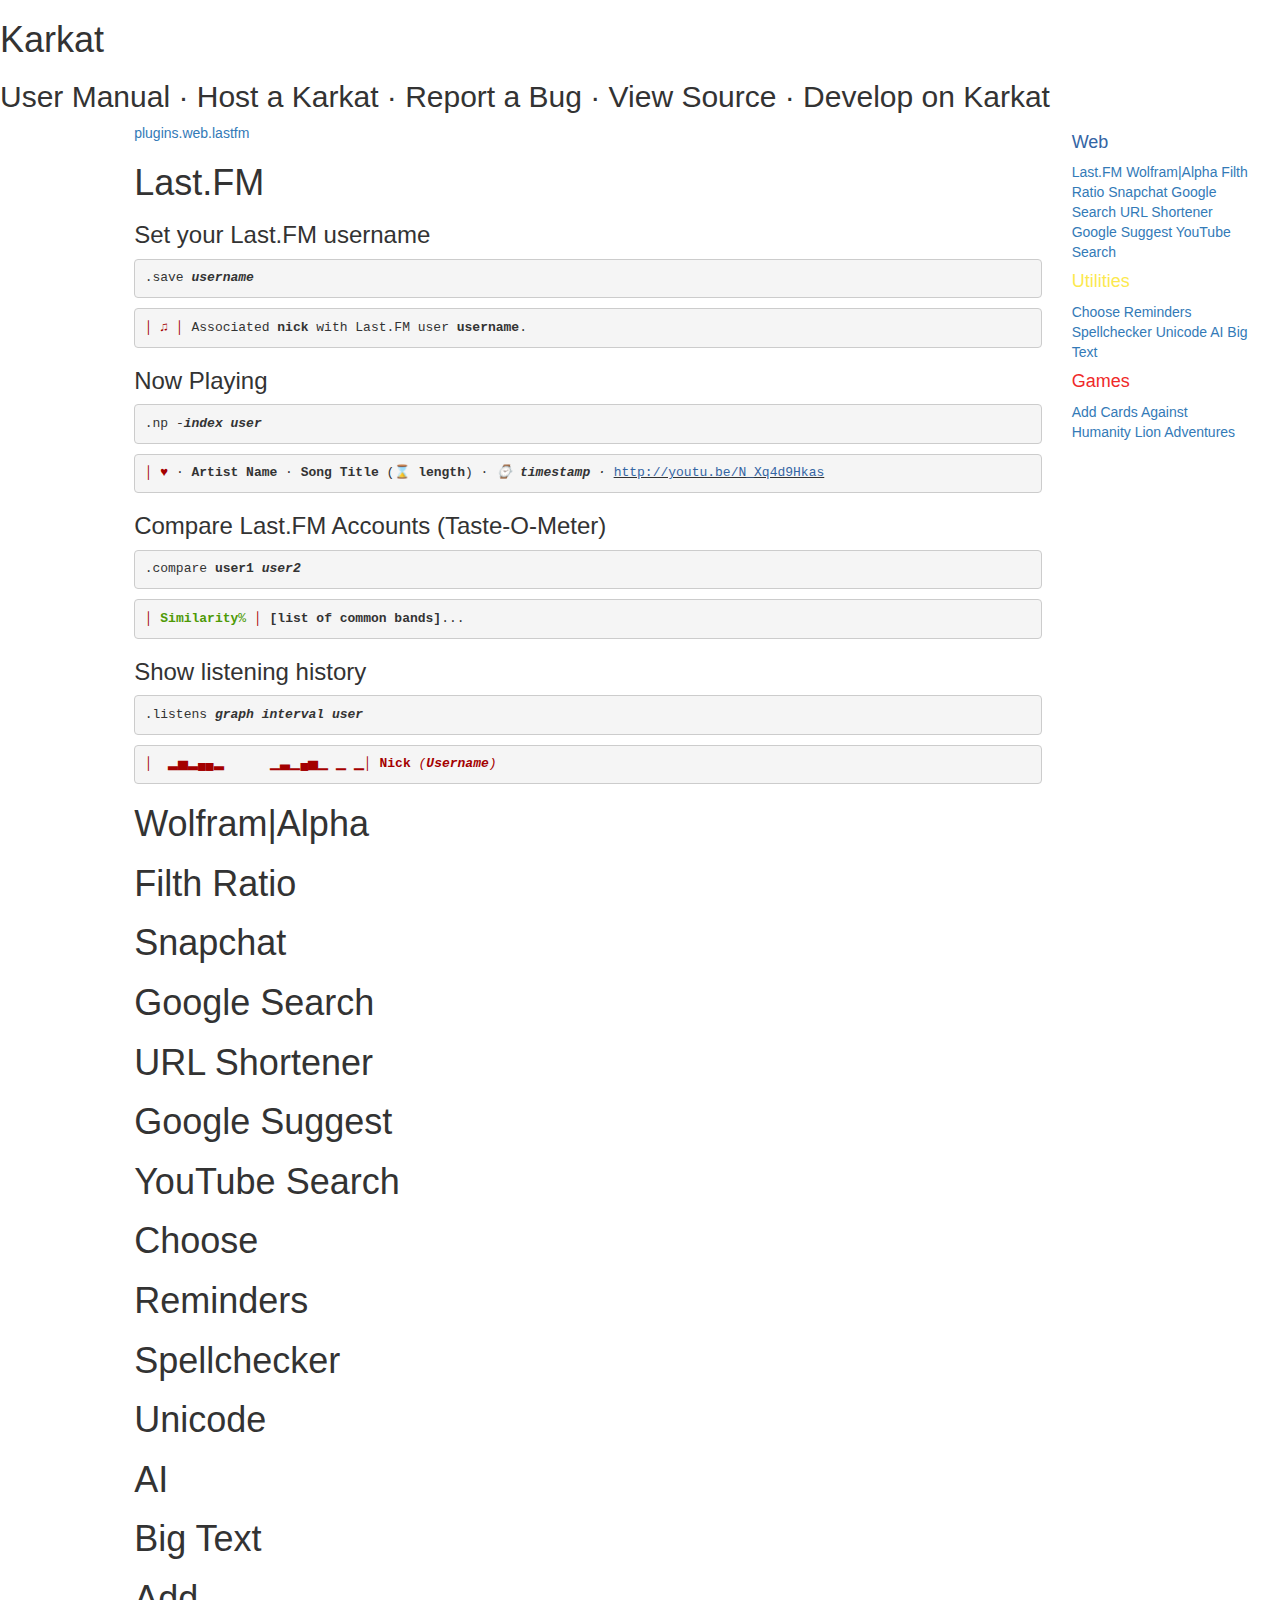
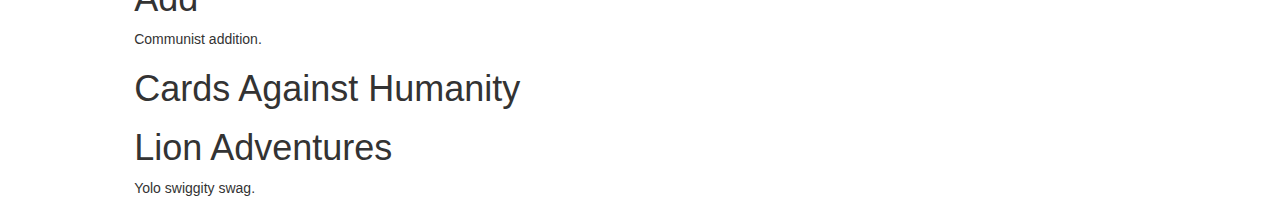
==== docs.html @ 59cc35af "Changed graphs to images" ====
<!doctype html>
<html>
    <head>
        <meta name="viewport" content="width=device-width, initial-scale=1">
        <title>Karkat User Manual</title>
        <link href='http://fonts.googleapis.com/css?family=Open+Sans' rel='stylesheet' type='text/css'>
        <link rel="stylesheet" href="//netdna.bootstrapcdn.com/bootstrap/3.1.0/css/bootstrap.min.css">
        <script src="https://code.jquery.com/jquery.js"></script>
        <script src="//netdna.bootstrapcdn.com/bootstrap/3.1.0/js/bootstrap.min.js"></script>
        <link rel="stylesheet" href="colors.css">
        <link rel="stylesheet" href="style.css">
          <script type='text/javascript'>
             $(document).ready(function () {
                $("b").tooltip({ container: 'body'});
                $("pre.command").on("click", function(e) {
    e.preventDefault();
    var $this = $(this);
    var $collapse = $this.closest('.collapse-group').find('.collapse');
    $collapse.collapse('toggle');
                    });
                        });
          </script>

    </head>
    <body>
        <div id="header">
            <h1> Karkat </h1>
            <h2>User Manual &#183; Host a Karkat &#183; Report a Bug &#183; View Source &#183; Develop on Karkat</h2>
        </div>
        <div id="content" class="container-fluid">
            <div class="hidden-sm hidden-xs col-md-1 col-lg-1">
            </div>
            <div id="docs" class="col-xs-12 col-sm-12 col-md-9 col-lg-9">
                <div class="group web">
                    <div id="lastfm" class="feature lastfm">
                        <a class="source" href="https://github.com/tetrapus/Karkat/blob/master/plugins/web/lastfm.py">plugins.web.lastfm</a>
                        <h1> Last.FM </h1>
                        <h3 id="lastfm-save">Set your Last.FM username</h3>
                        <pre class="command" data-toggle="collapse" data-target="#more-lastfm-save">.save <b data-toggle="tooltip" data-placement="top" title="Your Last.FM username"><em>username</em></b></pre>
                        <pre id="more-lastfm-save" class="explanation collapse">
This command associates your nickname with a Last.FM account. 
The stored nickname will be used when anybody requests Last.FM information about you.

If <b>username</b> is not specified, your current nick is used.

Synonyms &#9474; .setlfm <b data-toggle="tooltip" data-placement="top" title="Your Last.FM username"><em>username</em></b>
         &#9474; .savelfm <b data-toggle="tooltip" data-placement="top" title="Your Last.FM username"><em>username</em></b>

Full Syntax:
<img src="svg/lastfm-save.svg"></img>
</pre>
                        <pre class="response"><span style="color:#a40000;">&#9474; &#9835; &#9474;</span> Associated <b data-toggle="tooltip" data-placement="top" title="Your IRC nickname">nick</b> with Last.FM user <b data-toggle="tooltip" data-placement="top" title="Your Last.FM username">username</b>.</pre>


                        <h3 id="lastfm-np">Now Playing</h3>
                        <pre class="command" data-toggle="collapse" data-target="#more-lastfm-np">.np <em>-<b data-toggle="tooltip" data-placement="top" title="Index into scrobbling history">index</b></em> <b data-toggle="tooltip" data-placement="top" title="Nick or Last.FM username"><em>user</em></b>
</pre>
                        <pre id="more-lastfm-np" class="explanation collapse">
Print information about the currently playing song, or the last played song if none are currently playing.

If <b>user</b> is not specified, your current nick is used.
If <b>index</b> is specified, return the <b>index</b>th last played song in your history.

Full Response:
<pre>
<span style="color:#a40000;">&#9474; &#9835; &#9474;</span> <b>Artist Name</b> &#183; <b>Album Name</b> &#183; <b>Song Title</b>
<span style="color:#a40000;">&#9474; &#9835; &#9474;</span> &#8634; <b>listens</b> <em>&#8986; <b>timestamp</b></em> &#8987; <b>length</b> <a href="http://youtu.be/6zWlf6TLq5E" style="color:#3465a4;">&#8599; <u>http://youtu.be/6zWlf6TLq5E</u></a>
</pre>
Full Syntax:
<img src="svg/lastfm-np.svg"></img>
                        </pre>
                        <pre class="response"><span style="color:#a40000;">&#9474; <em>&#9829;</em></span> &#183; <b>Artist Name</b> &#183; <b>Song Title</b> (&#8987; <b>length</b>) &#183; <em>&#8986; <b>timestamp</b> &#183;</em> <u><a href="http://youtu.be/N_Xq4d9Hkas" style="color:#3465a4;">http://youtu.be/N_Xq4d9Hkas</a></u></pre>


                      <h3 id="lastfm-compare">Compare Last.FM Accounts (Taste-O-Meter)</h3>
                      <pre class="command" data-toggle="collapse" data-target="#more-lastfm-compare">.compare <b data-toggle="tooltip" data-placement="top" title="Nick or Last.FM username">user1</b> <b data-toggle="tooltip" data-placement="top" title="Second nick or Last.FM username"><em>user2</em></b></pre>
                        <pre id="more-lastfm-compare" class="explanation collapse">
Compare two Last.FM profiles.

If <b>user2</b> is not specified, your current nick or associated username is used.

Full Response:
<pre>
<span style="color:#a40000;">&#9474; &#9835; &#9474;</span> <b>Nick1</b><em> (<b>Username1</b>)</em> and <b>Nick2</b><em> (<b>Username2</b>)</em> are <span style="color:#4e9a06;"><b>percentage</b>% compatible</span>
<span style="color:#a40000;">&#9474; &#9835; &#9474;</span> <b>[list of common bands]</b> in common.
</pre>
Full Syntax:
<img src="svg/lastfm-compare.svg"></img>
                        </pre>
                        <pre class="response"><span style="color:#a40000;">&#9474;</span> <span style="color:#4e9a06;"><b>Similarity</b>%</span> <span style="color:#a40000;">&#9474;</span> <b>[list of common bands]</b>...</pre>


                      <h3 id="lastfm-listens">Show listening history</h3>
                        <pre class="command" data-toggle="collapse" data-target="#more-lastfm-listens">
.listens <em><b data-toggle="tooltip" data-placement="top" title="A code specifying a graph type">graph</b></em> <em><b data-toggle="tooltip" data-placement="top" title="Maximum time period to be spanned by the graph">interval</b></em> <b data-toggle="tooltip" data-placement="top" title="Nick or Last.FM username"><em>user</em></b>
</pre>
                        <pre id="more-lastfm-listens" class="explanation collapse">
Generate a graph of <b>user</b>'s recent listening history.

<b>interval</b> is a time string in days, hours, minutes and seconds
                written as <em><b>&lt;days&gt;</b></em>d<em><b>&lt;hours&gt;</b></em>h<em><b>&lt;minutes&gt;</b></em>m<em><b>&lt;seconds&gt;</b></em>s.
                Any of the above time components may be omitted.

<b>graph</b> is a two-character code specifying the type and height of the graph.
The first character may be one of the following codes:

<table class="table-bordered">
    <tr>
        <th> Prefix </th>
        <th> Graph </th>
    <tr>
        <td>-</td>
        <td>Uses the default style*</td>
    </tr>
    <tr>
        <td>.</td>
        <td><img src="listens-dot.png" /></td>
    </tr>
    <tr>
        <td>:</td>
        <td><img src="listens-colon.png" /></td>
    </tr>
    <tr>
        <td>#</td>
        <td><img src="listens-hash.png" /></td>
    </tr>
    <tr>
        <td>+</td>
        <td><img src="listens-plus.png" /></td>
    </tr>
    <tr>
        <td>|</td>
        <td><img src="listens-pipe.png" /></td>
    </tr>
    <tr>
        <td>!</td>
        <td><img src="listens-bang.png" /></td>
    </tr>
</table>
* The default graph is # for listens; for other prefixes, 
the graph shown in the Full Response section is default.

The second character is a digit from 1 to 5. 

If <b>user</b> is not specified, your current nick or associated username is used.
If <b>interval</b> is not specified, a maximum of 200 songs are considered.
If <b>graph</b> is not specified and the trigger is ., #1 is presumed, otherwise -5.

Full Response:
<pre>
26 &#9516;&#9472;&#9472;&#9472;&#9472;&#9472;&#9472;&#9472;&#9472;&#9472;&#9472;&#9472;&#9472;&#9472;&#9472;&#9472;&#9472;&#9472;&#9472;&#9472;&#9472;&#9472;&#9472;&#9472;&#9472;&#9472;&#9474;&#9472;&#9472;&#9472;&#9472;&#9472;&#9472;&#9472;&#9472;&#9472;&#9570;<span style="color:#a40000;">&#9474; <b>Nick</b> <em>(<b>Username</b>)</em></span>
   &#9474;&#9472;&#9472;&#9472;&#9472;&#9472;&#9472;&#9472;&#9472;&#9472;&#9472;&#9472;&#9472;&#9472;&#9472;&#9472;&#9472;&#9472;&#9472;&#9472;&#9472;&#9472;&#9472;&#9472;&#9472;&#9472;&#9474;&#9472;&#9472;&#9472;&#9472;&#9472;&#9472;&#9472;&#9472;&#9472;&#9570;<span style="color:#a40000;">&#9474;</span>  <b data-toggle="tooltip" data-placement="top" title="Number of songs represented">&lt;# songs&gt;</b>
 songs/<b data-toggle="tooltip" data-placement="top" title="Time period spanned by the graph">&lt;interval&gt;</b>
 hours
13 &#9474;&#9516;&#9516;&#9472;&#9472;&#9472;&#9472;&#9472;&#9472;&#9472;&#9472;&#9472;&#9472;&#9472;&#9472;&#9472;&#9472;&#9472;&#9474;&#9516;&#9472;&#9516;&#9516;&#9516;&#9472;&#9472;&#9474;&#9472;&#9472;&#9472;&#9472;&#9472;&#9472;&#9472;&#9472;&#9472;&#9570;<span style="color:#a40000;">&#9474;</span>  <b data-toggle="tooltip" data-placement="top" title="Time period represented by a single column">&lt;minutes&gt;</b>m/bar
   &#9474;&#9474;&#9474;&#9474;&#9516;&#9472;&#9472;&#9472;&#9472;&#9472;&#9472;&#9472;&#9472;&#9472;&#9472;&#9472;&#9472;&#9516;&#9474;&#9474;&#9472;&#9474;&#9474;&#9474;&#9474;&#9516;&#9474;&#9516;&#9472;&#9472;&#9472;&#9472;&#9472;&#9472;&#9472;&#9516;&#9570;<span style="color:#a40000;">&#9474;</span>  <b data-toggle="tooltip" data-placement="top" title="Average number of songs played each day within the graphed period">&lt;# songs&gt;</b> songs per day
 0 &#9560;&#9575;&#9575;&#9575;&#9575;&#9552;&#9552;&#9552;&#9552;&#9552;&#9575;&#9552;&#9552;&#9552;&#9552;&#9552;&#9552;&#9575;&#9575;&#9575;&#9575;&#9575;&#9575;&#9575;&#9575;&#9575;&#9575;&#9575;&#9552;&#9552;&#9552;&#9552;&#9552;&#9552;&#9552;&#9575;&#9565;<span style="color:#a40000;">&#9474;</span>  <b data-toggle="tooltip" data-placement="top" title="Average contiguous period of music playback">&lt;minutes&gt;</b>m average play time
</pre>
Full Syntax:
<img src="svg/lastfm-listens.svg"></img>
                        </pre>
                        <pre class="response"><span style="color:#a40000;">&#9474;  &#9602;&#9605;&#9602;&#9604;&#9604;&#9602;      &#9601;&#9603;&#9601;&#9604;&#9605;&#9601; &#9601; &#9601;&#9474; <b>Nick</b> <em>(<b>Username</b>)</em></span></pre>
                    </div>
                    <div id="wolfram" class="feature wolfram">
                        <h1> Wolfram|Alpha </h1>
                    </div>
                    <div id="filth" class="feature filth">
                        <h1> Filth Ratio </h1>
                    </div>
                    <div id="snapchat" class="feature snapchat">
                        <h1> Snapchat </h1>
                    </div>
                    <div id="google" class="feature google">
                        <h1> Google Search </h1>
                    </div>
                    <div id="shorten" class="feature shorten">
                        <h1> URL Shortener </h1>
                    </div>
                    <div id="suggest" class="feature suggest">
                        <h1> Google Suggest </h1>
                    </div>
                    <div id="youtube" class="feature youtube">
                        <h1> YouTube Search </h1>
                    </div>
                </div>
                <div class="group utilities">
                    <div id="choose" class="feature choose">
                        <h1> Choose </h1>
                    </div>
                    <div id="reminders" class="feature reminders">
                        <h1> Reminders </h1>
                    </div>
                    <div id="spellchecker" class="feature spellchecker">
                        <h1> Spellchecker </h1>
                    </div>
                    <div id="unicode" class="feature unicode">
                        <h1> Unicode </h1>
                    </div>
                    <div id="ai" class="feature ai">
                        <h1> AI </h1>
                    </div>
                    <div id="bigtext" class="feature bigtext">
                        <h1> Big Text </h1>
                    </div>
                </div>
                <div class="group games">
                    <div class="feature addgame" id="addgame">
                        <h1> Add </h1>
                        Communist addition.
                    </div>
                    <div class="feature cardsagainsthumanity" id="cardsagainsthumanity">
                        <h1> Cards Against Humanity </h1>
                    </div>
                    <div class="feature lionadventures" id="lionadventures">
                        <h1> Lion Adventures </h1>
                        Yolo swiggity swag.
                    </div>
                </div>
            </div>
            <div id="navigation" class="hidden-sm hidden-xs col-md-2 col-lg-2">
                <div class="group web">
                    <h4>Web</h4>
                    <a href="#lastfm" class="lastfm">Last.FM</a>
                    <a href="#wolfram" class="wolfram">Wolfram|Alpha</a>
                    <a href="#filth" class="filth">Filth Ratio</a>
                    <a href="#snapchat" class="snapchat">Snapchat</a>
                    <a href="#google" class="google">Google Search</a>
                    <a href="#shorten" class="shorten">URL Shortener</a>
                    <a href="#suggest" class="suggest">Google Suggest</a>
                    <a href="#youtube" class="youtube">YouTube Search</a>             
                </div>
                <div class="group utilities">
                    <h4>Utilities</h4>
                    <a href="#choose" class="choose">Choose</a>
                    <a href="#reminders" class="reminders">Reminders</a>
                    <a href="#spellchecker" class="spellchecker">Spellchecker</a>
                    <a href="#unicode" class="unicode">Unicode</a>
                    <a href="#ai" class="ai">AI</a>         
                    <a href="#bigtext" class="bigtext">Big Text</a>
                </div>
                <div class="group games">
                    <h4>Games</h4>
                    <a href="#addgame" class="addgame">Add</a>
                    <a href="#cardsagainsthumanity" class="cardsagainsthumanity">Cards Against Humanity</a>
                    <a href="#lionadventures" class="lionadventures">Lion Adventures</a>
                </div><!--
                <div class="group admin">
                    <h4>Admin</h4>
                    <a href="#addgame" class="addgame">Add</a>
                    <a href="#cardsagainsthumanity" class="cardsagainsthumanity">Cards Against Humanity</a>
                    <a href="#lionadventures" class="lionadventures">Lion Adventures</a>
                </div>
                <div class="group lgbteens">
                    <h4>LGBTeens</h4>
                    <a href="#addgame" class="addgame">Add</a>
                    <a href="#cardsagainsthumanity" class="cardsagainsthumanity">Cards Against Humanity</a>
                    <a href="#lionadventures" class="lionadventures">Lion Adventures</a>
                </div>-->
            </div>
            </div>
        </div>
    </body>
</html>
---- colors.css ----
.wolfram {
    border-left-color: #ef2929;
}
.filth {
    border-left-color: #8f5902;
}
.google {
    border-left-color: #73d216;
}
.lastfm {
    border-left-color: #a40000;
}
.shorten {
    border-left-color: #3465a4;
}
.snapchat {
    border-left-color: #edd400;
}
.suggest {
    border-left-color: #75507b;
}
.youtube {
    border-left-color: #888a85;
}

.ai {
    border-left-color: #555753;
}
.bigtext {
    border-left-color: #d3d7cf;
}
.choose {
    border-left-color: #8ae234;
}
.spellchecker {
    border-left-color: #204a87;
}
.reminders {
    border-left-color: #4e9a06;
}
.unicode {
    border-left-color: #5c3566;
}

.addgame {
    border-left-color: #73d216;
}
.lionadventures {
    border-left-color: #fcaf3e;
}

.cardsagainsthumanity {
    border-left-color: #75507b;
}

.games {
    border-right-color: #ef2929;
}
.games h4 {
    color: #ef2929;
}

.web {
    border-right-color: #3465a4;
}

.web h4 {
    color: #3465a4;
}

.utilities {
    border-right-color: #fce94f;
}

.utilities h4 {
    color: #fce94f;
}

.lgbteens {
    border-right-style: dashed;
    border-right-color: #73d216;
}

.lgbteens h4 {
    color: #73d216;
}

.admin {
    border-right-style: dashed;
    border-right-color: #5c3566;
}

.admin h4 {
    color: #5c3566;
}
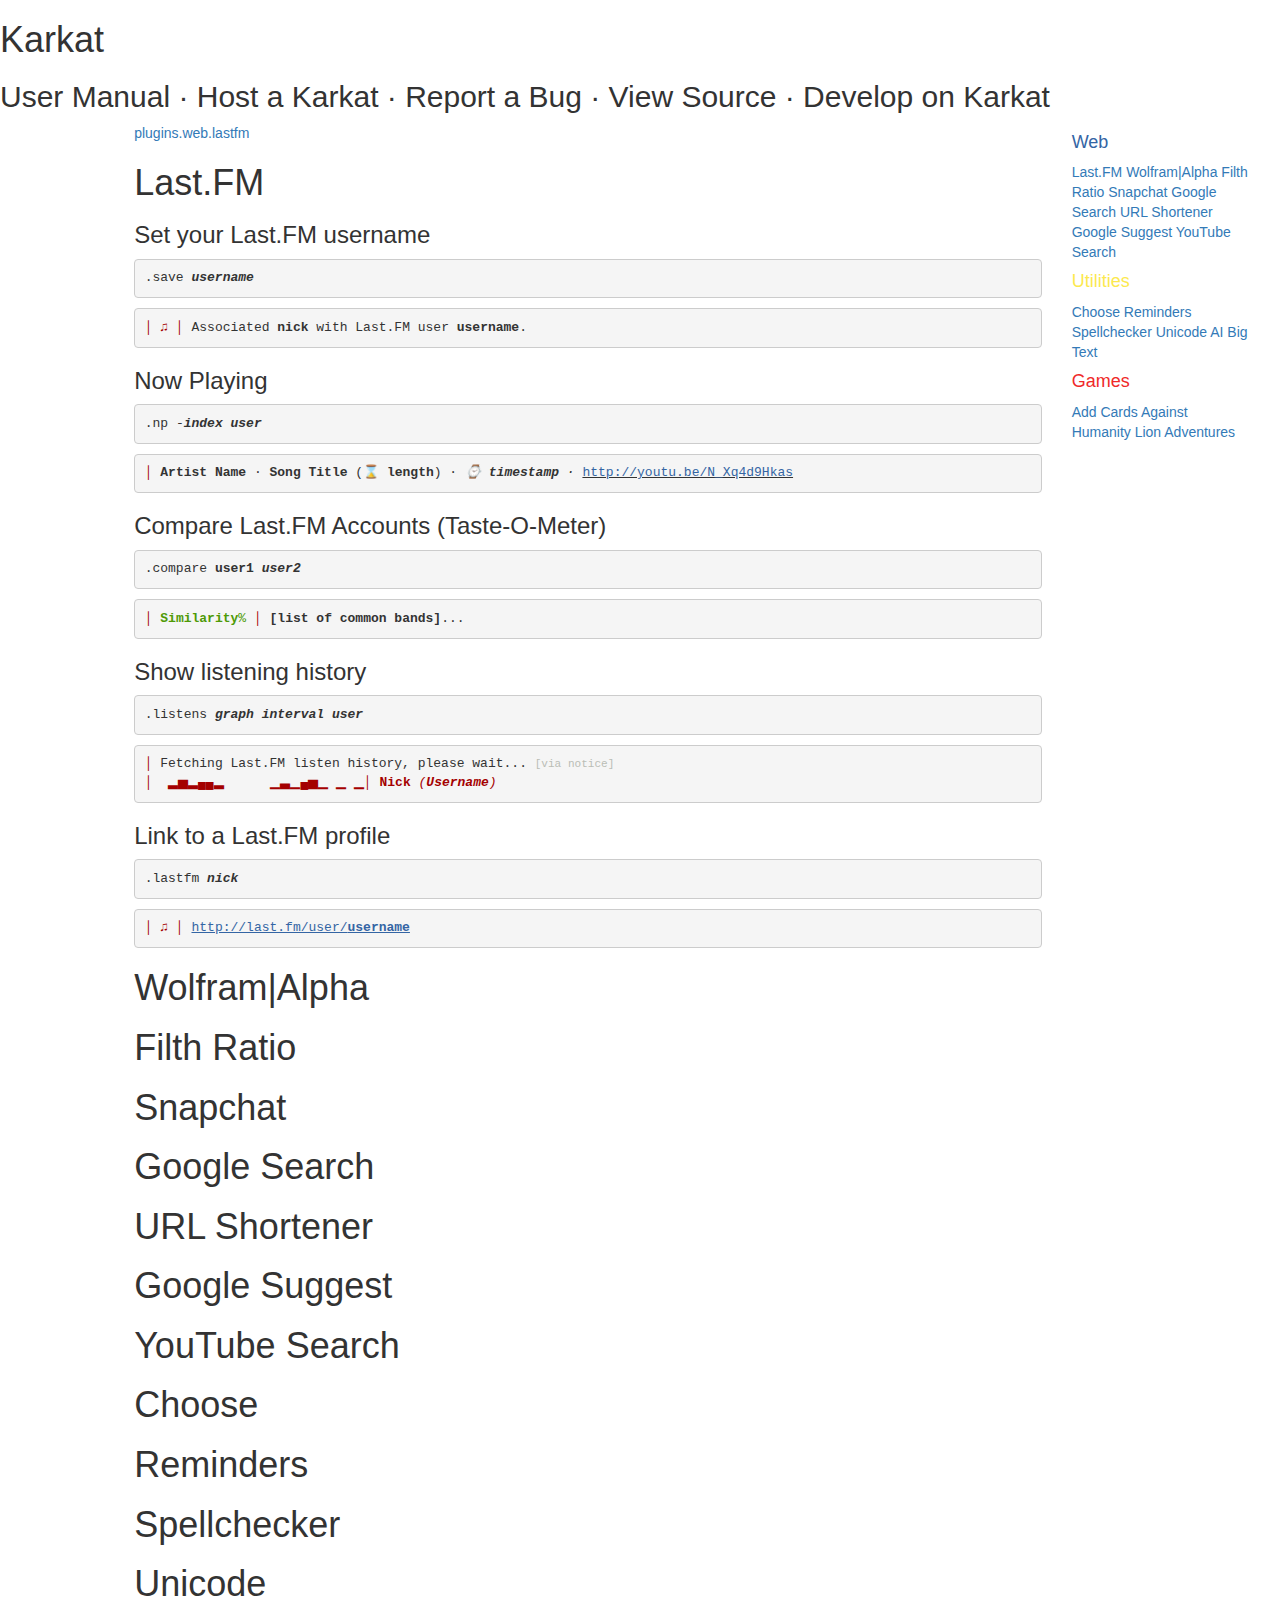
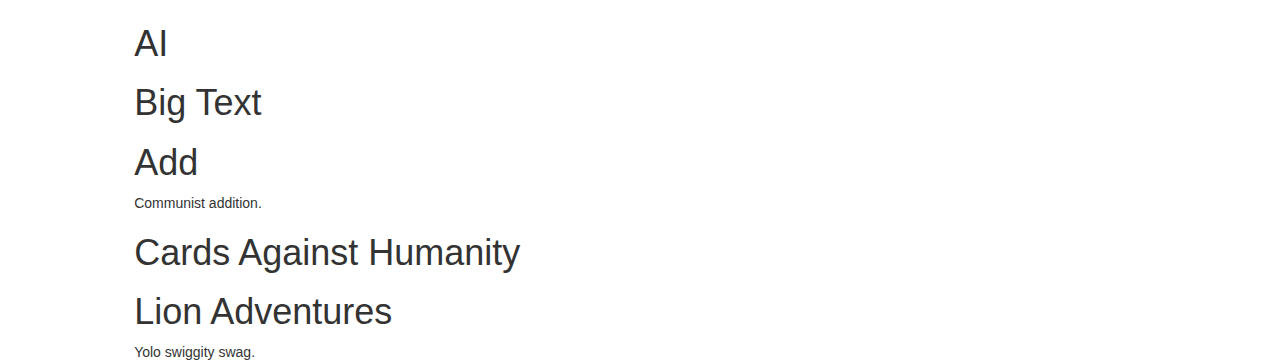
==== commit 5a937b98: "Changed graphs to images" ====
--- a/docs.html
+++ b/docs.html
@@ -69,7 +69,7 @@
 Full Syntax:
 <img src="svg/lastfm-np.svg"></img>
                         </pre>
-                        <pre class="response"><span style="color:#a40000;">&#9474; <em>&#9829;</em></span> &#183; <b>Artist Name</b> &#183; <b>Song Title</b> (&#8987; <b>length</b>) &#183; <em>&#8986; <b>timestamp</b> &#183;</em> <u><a href="http://youtu.be/N_Xq4d9Hkas" style="color:#3465a4;">http://youtu.be/N_Xq4d9Hkas</a></u></pre>
+                        <pre class="response"><span style="color:#a40000;">&#9474;</span> <b>Artist Name</b> &#183; <b>Song Title</b> (&#8987; <b>length</b>) &#183; <em>&#8986; <b>timestamp</b> &#183;</em> <u><a href="http://youtu.be/N_Xq4d9Hkas" style="color:#3465a4;">http://youtu.be/N_Xq4d9Hkas</a></u></pre>
 
 
                       <h3 id="lastfm-compare">Compare Last.FM Accounts (Taste-O-Meter)</h3>
@@ -146,12 +146,17 @@
 If <b>interval</b> is not specified, a maximum of 200 songs are considered.
 If <b>graph</b> is not specified and the trigger is ., #1 is presumed, otherwise -5.
 
+Additionally, larger graphs provide the following information:
+    2nd line: Data represented in the graph
+    3rd line: Time period represented per column
+    4th line: Average listen rate shown in songs per day
+    5th line: Average contiguous playback time
+
 Full Response:
 <pre>
+<span style="color:#a40000;">&#9474;</span> Fetching Last.FM listen history, please wait... <small style="color:#babdb6;">[via notice]</small>
 26 &#9516;&#9472;&#9472;&#9472;&#9472;&#9472;&#9472;&#9472;&#9472;&#9472;&#9472;&#9472;&#9472;&#9472;&#9472;&#9472;&#9472;&#9472;&#9472;&#9472;&#9472;&#9472;&#9472;&#9472;&#9472;&#9472;&#9474;&#9472;&#9472;&#9472;&#9472;&#9472;&#9472;&#9472;&#9472;&#9472;&#9570;<span style="color:#a40000;">&#9474; <b>Nick</b> <em>(<b>Username</b>)</em></span>
-   &#9474;&#9472;&#9472;&#9472;&#9472;&#9472;&#9472;&#9472;&#9472;&#9472;&#9472;&#9472;&#9472;&#9472;&#9472;&#9472;&#9472;&#9472;&#9472;&#9472;&#9472;&#9472;&#9472;&#9472;&#9472;&#9472;&#9474;&#9472;&#9472;&#9472;&#9472;&#9472;&#9472;&#9472;&#9472;&#9472;&#9570;<span style="color:#a40000;">&#9474;</span>  <b data-toggle="tooltip" data-placement="top" title="Number of songs represented">&lt;# songs&gt;</b>
- songs/<b data-toggle="tooltip" data-placement="top" title="Time period spanned by the graph">&lt;interval&gt;</b>
- hours
+   &#9474;&#9472;&#9472;&#9472;&#9472;&#9472;&#9472;&#9472;&#9472;&#9472;&#9472;&#9472;&#9472;&#9472;&#9472;&#9472;&#9472;&#9472;&#9472;&#9472;&#9472;&#9472;&#9472;&#9472;&#9472;&#9472;&#9474;&#9472;&#9472;&#9472;&#9472;&#9472;&#9472;&#9472;&#9472;&#9472;&#9570;<span style="color:#a40000;">&#9474;</span>  <b data-toggle="tooltip" data-placement="top" title="Number of songs represented">&lt;# songs&gt;</b> songs/<b data-toggle="tooltip" data-placement="top" title="Time period spanned by the graph">&lt;interval&gt;</b> hours
 13 &#9474;&#9516;&#9516;&#9472;&#9472;&#9472;&#9472;&#9472;&#9472;&#9472;&#9472;&#9472;&#9472;&#9472;&#9472;&#9472;&#9472;&#9472;&#9474;&#9516;&#9472;&#9516;&#9516;&#9516;&#9472;&#9472;&#9474;&#9472;&#9472;&#9472;&#9472;&#9472;&#9472;&#9472;&#9472;&#9472;&#9570;<span style="color:#a40000;">&#9474;</span>  <b data-toggle="tooltip" data-placement="top" title="Time period represented by a single column">&lt;minutes&gt;</b>m/bar
    &#9474;&#9474;&#9474;&#9474;&#9516;&#9472;&#9472;&#9472;&#9472;&#9472;&#9472;&#9472;&#9472;&#9472;&#9472;&#9472;&#9472;&#9516;&#9474;&#9474;&#9472;&#9474;&#9474;&#9474;&#9474;&#9516;&#9474;&#9516;&#9472;&#9472;&#9472;&#9472;&#9472;&#9472;&#9472;&#9516;&#9570;<span style="color:#a40000;">&#9474;</span>  <b data-toggle="tooltip" data-placement="top" title="Average number of songs played each day within the graphed period">&lt;# songs&gt;</b> songs per day
  0 &#9560;&#9575;&#9575;&#9575;&#9575;&#9552;&#9552;&#9552;&#9552;&#9552;&#9575;&#9552;&#9552;&#9552;&#9552;&#9552;&#9552;&#9575;&#9575;&#9575;&#9575;&#9575;&#9575;&#9575;&#9575;&#9575;&#9575;&#9575;&#9552;&#9552;&#9552;&#9552;&#9552;&#9552;&#9552;&#9575;&#9565;<span style="color:#a40000;">&#9474;</span>  <b data-toggle="tooltip" data-placement="top" title="Average contiguous period of music playback">&lt;minutes&gt;</b>m average play time
@@ -159,7 +164,23 @@
 Full Syntax:
 <img src="svg/lastfm-listens.svg"></img>
                         </pre>
-                        <pre class="response"><span style="color:#a40000;">&#9474;  &#9602;&#9605;&#9602;&#9604;&#9604;&#9602;      &#9601;&#9603;&#9601;&#9604;&#9605;&#9601; &#9601; &#9601;&#9474; <b>Nick</b> <em>(<b>Username</b>)</em></span></pre>
+                        <pre class="response"><span style="color:#a40000;">&#9474;</span> Fetching Last.FM listen history, please wait... <small style="color:#babdb6;">[via notice]</small>
+<span style="color:#a40000;">&#9474;  &#9602;&#9605;&#9602;&#9604;&#9604;&#9602;      &#9601;&#9603;&#9601;&#9604;&#9605;&#9601; &#9601; &#9601;&#9474; <b>Nick</b> <em>(<b>Username</b>)</em></span></pre>
+
+
+                        <h3 id="lastfm-lastfm">Link to a Last.FM profile</h3>
+                        <pre class="command" data-toggle="collapse" data-target="#more-lastfm-lastfm">.lastfm <b data-toggle="tooltip" data-placement="top" title="IRC Nickname"><em>nick</em></b></pre>
+                        <pre id="more-lastfm-lastfm" class="explanation collapse">
+This command links to a nick's associated Last.FM profile.
+
+If <b>nick</b> is not provided, your own nick is used.
+
+
+
+Full Syntax:
+<img src="svg/lastfm-lastfm.svg"></img>
+</pre>
+                        <pre class="response"><span style="color:#a40000;">&#9474; &#9835; &#9474;</span> <u style="color:#3465a4;">http://last.fm/user/<b data-toggle="tooltip" data-placement="top" title="Last.FM Username">username</b></u></pre>
                     </div>
                     <div id="wolfram" class="feature wolfram">
                         <h1> Wolfram|Alpha </h1>
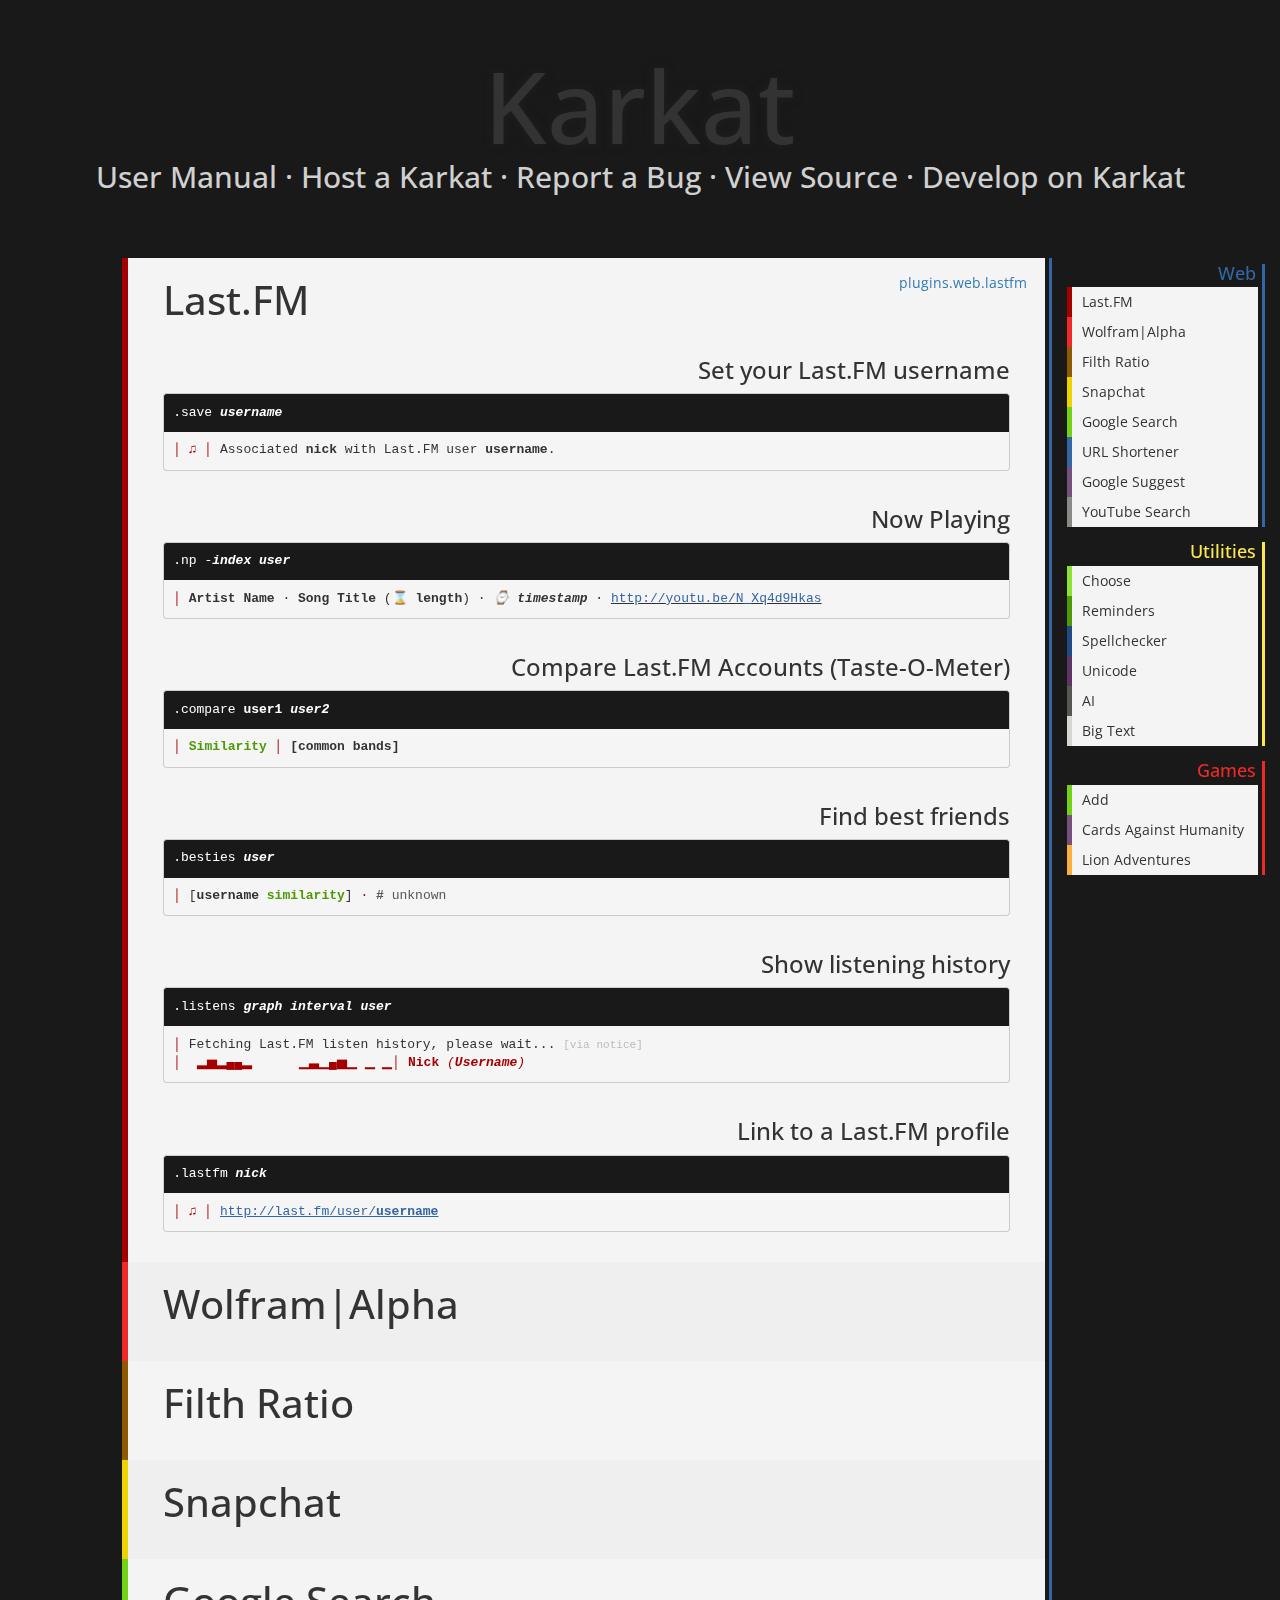
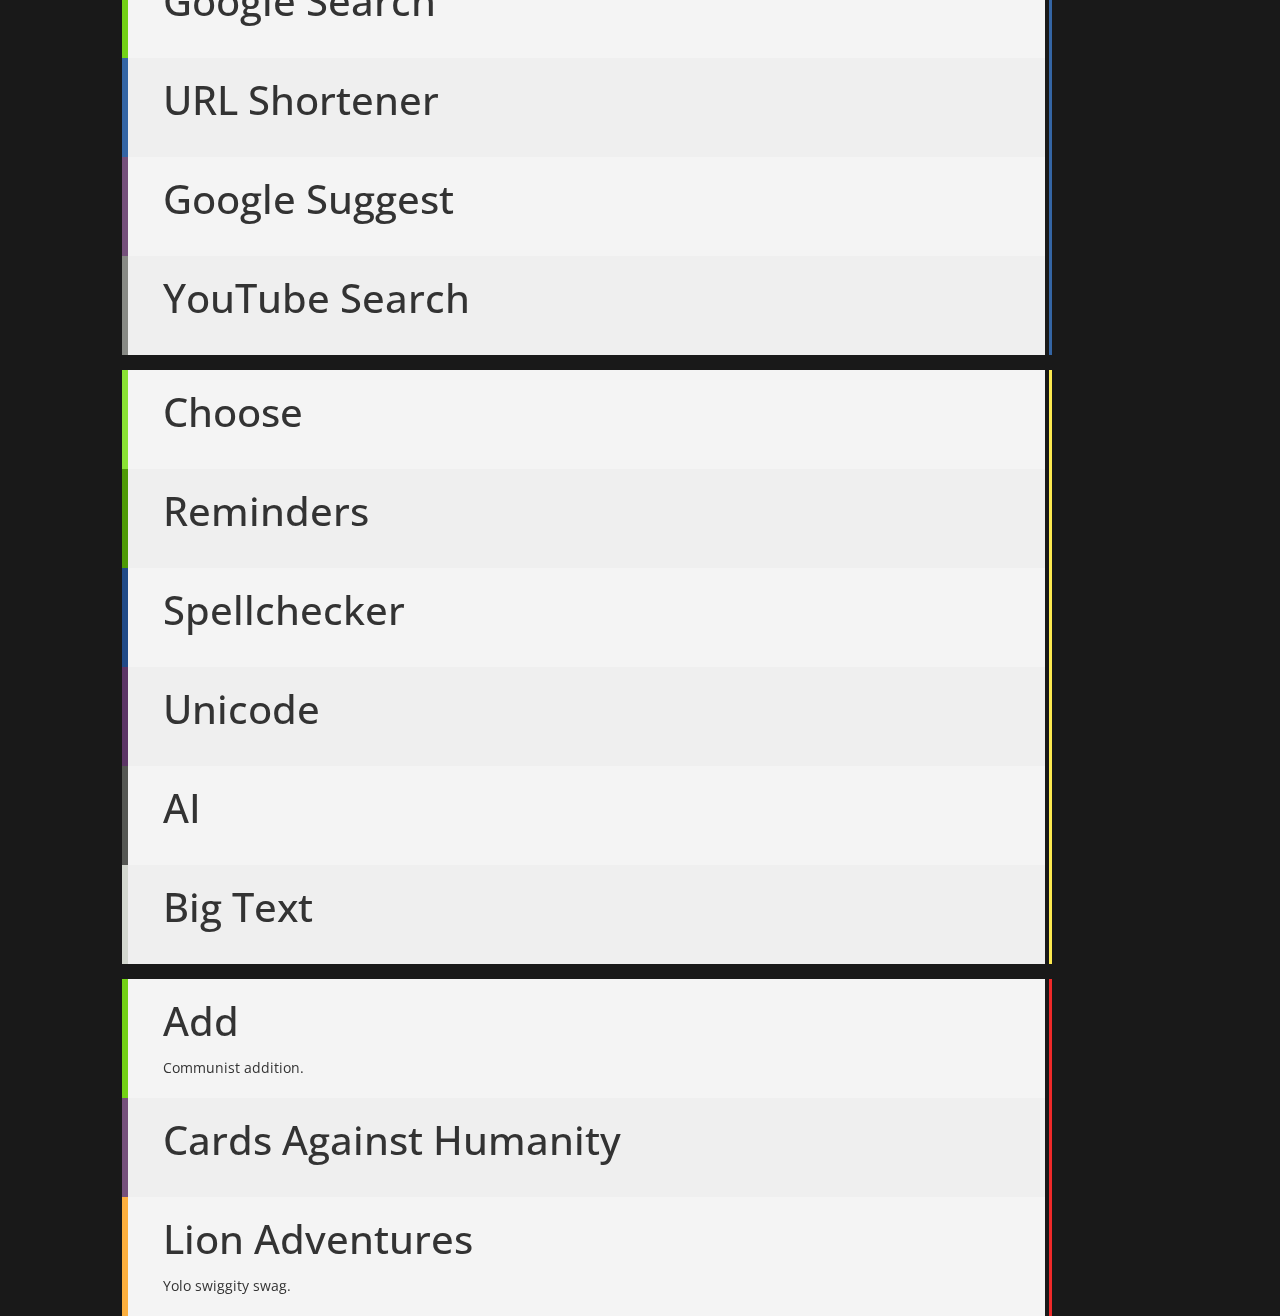
==== commit e7169472: "uhh" ====
--- a/docs.html
+++ b/docs.html
@@ -18,7 +18,13 @@
     var $collapse = $this.closest('.collapse-group').find('.collapse');
     $collapse.collapse('toggle');
                     });
-                        });
+                $(".group h1").on("click", function(e) {
+    e.preventDefault();
+    var $this = $(this);
+    var $collapse = $this.closest('.collapse-group').find('.collapse');
+    $collapse.collapse('toggle');
+                    });
+                });
           </script>
 
     </head>
@@ -28,217 +34,7 @@
             <h2>User Manual &#183; Host a Karkat &#183; Report a Bug &#183; View Source &#183; Develop on Karkat</h2>
         </div>
         <div id="content" class="container-fluid">
-            <div class="hidden-sm hidden-xs col-md-1 col-lg-1">
-            </div>
-            <div id="docs" class="col-xs-12 col-sm-12 col-md-9 col-lg-9">
-                <div class="group web">
-                    <div id="lastfm" class="feature lastfm">
-                        <a class="source" href="https://github.com/tetrapus/Karkat/blob/master/plugins/web/lastfm.py">plugins.web.lastfm</a>
-                        <h1> Last.FM </h1>
-                        <h3 id="lastfm-save">Set your Last.FM username</h3>
-                        <pre class="command" data-toggle="collapse" data-target="#more-lastfm-save">.save <b data-toggle="tooltip" data-placement="top" title="Your Last.FM username"><em>username</em></b></pre>
-                        <pre id="more-lastfm-save" class="explanation collapse">
-This command associates your nickname with a Last.FM account. 
-The stored nickname will be used when anybody requests Last.FM information about you.
-
-If <b>username</b> is not specified, your current nick is used.
-
-Synonyms &#9474; .setlfm <b data-toggle="tooltip" data-placement="top" title="Your Last.FM username"><em>username</em></b>
-         &#9474; .savelfm <b data-toggle="tooltip" data-placement="top" title="Your Last.FM username"><em>username</em></b>
-
-Full Syntax:
-<img src="svg/lastfm-save.svg"></img>
-</pre>
-                        <pre class="response"><span style="color:#a40000;">&#9474; &#9835; &#9474;</span> Associated <b data-toggle="tooltip" data-placement="top" title="Your IRC nickname">nick</b> with Last.FM user <b data-toggle="tooltip" data-placement="top" title="Your Last.FM username">username</b>.</pre>
-
-
-                        <h3 id="lastfm-np">Now Playing</h3>
-                        <pre class="command" data-toggle="collapse" data-target="#more-lastfm-np">.np <em>-<b data-toggle="tooltip" data-placement="top" title="Index into scrobbling history">index</b></em> <b data-toggle="tooltip" data-placement="top" title="Nick or Last.FM username"><em>user</em></b>
-</pre>
-                        <pre id="more-lastfm-np" class="explanation collapse">
-Print information about the currently playing song, or the last played song if none are currently playing.
-
-If <b>user</b> is not specified, your current nick is used.
-If <b>index</b> is specified, return the <b>index</b>th last played song in your history.
-
-Full Response:
-<pre>
-<span style="color:#a40000;">&#9474; &#9835; &#9474;</span> <b>Artist Name</b> &#183; <b>Album Name</b> &#183; <b>Song Title</b>
-<span style="color:#a40000;">&#9474; &#9835; &#9474;</span> &#8634; <b>listens</b> <em>&#8986; <b>timestamp</b></em> &#8987; <b>length</b> <a href="http://youtu.be/6zWlf6TLq5E" style="color:#3465a4;">&#8599; <u>http://youtu.be/6zWlf6TLq5E</u></a>
-</pre>
-Full Syntax:
-<img src="svg/lastfm-np.svg"></img>
-                        </pre>
-                        <pre class="response"><span style="color:#a40000;">&#9474;</span> <b>Artist Name</b> &#183; <b>Song Title</b> (&#8987; <b>length</b>) &#183; <em>&#8986; <b>timestamp</b> &#183;</em> <u><a href="http://youtu.be/N_Xq4d9Hkas" style="color:#3465a4;">http://youtu.be/N_Xq4d9Hkas</a></u></pre>
-
-
-                      <h3 id="lastfm-compare">Compare Last.FM Accounts (Taste-O-Meter)</h3>
-                      <pre class="command" data-toggle="collapse" data-target="#more-lastfm-compare">.compare <b data-toggle="tooltip" data-placement="top" title="Nick or Last.FM username">user1</b> <b data-toggle="tooltip" data-placement="top" title="Second nick or Last.FM username"><em>user2</em></b></pre>
-                        <pre id="more-lastfm-compare" class="explanation collapse">
-Compare two Last.FM profiles.
-
-If <b>user2</b> is not specified, your current nick or associated username is used.
-
-Full Response:
-<pre>
-<span style="color:#a40000;">&#9474; &#9835; &#9474;</span> <b>Nick1</b><em> (<b>Username1</b>)</em> and <b>Nick2</b><em> (<b>Username2</b>)</em> are <span style="color:#4e9a06;"><b>percentage</b>% compatible</span>
-<span style="color:#a40000;">&#9474; &#9835; &#9474;</span> <b>[list of common bands]</b> in common.
-</pre>
-Full Syntax:
-<img src="svg/lastfm-compare.svg"></img>
-                        </pre>
-                        <pre class="response"><span style="color:#a40000;">&#9474;</span> <span style="color:#4e9a06;"><b>Similarity</b>%</span> <span style="color:#a40000;">&#9474;</span> <b>[list of common bands]</b>...</pre>
-
-
-                      <h3 id="lastfm-listens">Show listening history</h3>
-                        <pre class="command" data-toggle="collapse" data-target="#more-lastfm-listens">
-.listens <em><b data-toggle="tooltip" data-placement="top" title="A code specifying a graph type">graph</b></em> <em><b data-toggle="tooltip" data-placement="top" title="Maximum time period to be spanned by the graph">interval</b></em> <b data-toggle="tooltip" data-placement="top" title="Nick or Last.FM username"><em>user</em></b>
-</pre>
-                        <pre id="more-lastfm-listens" class="explanation collapse">
-Generate a graph of <b>user</b>'s recent listening history.
-
-<b>interval</b> is a time string in days, hours, minutes and seconds
-                written as <em><b>&lt;days&gt;</b></em>d<em><b>&lt;hours&gt;</b></em>h<em><b>&lt;minutes&gt;</b></em>m<em><b>&lt;seconds&gt;</b></em>s.
-                Any of the above time components may be omitted.
-
-<b>graph</b> is a two-character code specifying the type and height of the graph.
-The first character may be one of the following codes:
-
-<table class="table-bordered">
-    <tr>
-        <th> Prefix </th>
-        <th> Graph </th>
-    <tr>
-        <td>-</td>
-        <td>Uses the default style*</td>
-    </tr>
-    <tr>
-        <td>.</td>
-        <td><img src="listens-dot.png" /></td>
-    </tr>
-    <tr>
-        <td>:</td>
-        <td><img src="listens-colon.png" /></td>
-    </tr>
-    <tr>
-        <td>#</td>
-        <td><img src="listens-hash.png" /></td>
-    </tr>
-    <tr>
-        <td>+</td>
-        <td><img src="listens-plus.png" /></td>
-    </tr>
-    <tr>
-        <td>|</td>
-        <td><img src="listens-pipe.png" /></td>
-    </tr>
-    <tr>
-        <td>!</td>
-        <td><img src="listens-bang.png" /></td>
-    </tr>
-</table>
-* The default graph is # for listens; for other prefixes, 
-the graph shown in the Full Response section is default.
-
-The second character is a digit from 1 to 5. 
-
-If <b>user</b> is not specified, your current nick or associated username is used.
-If <b>interval</b> is not specified, a maximum of 200 songs are considered.
-If <b>graph</b> is not specified and the trigger is ., #1 is presumed, otherwise -5.
-
-Additionally, larger graphs provide the following information:
-    2nd line: Data represented in the graph
-    3rd line: Time period represented per column
-    4th line: Average listen rate shown in songs per day
-    5th line: Average contiguous playback time
-
-Full Response:
-<pre>
-<span style="color:#a40000;">&#9474;</span> Fetching Last.FM listen history, please wait... <small style="color:#babdb6;">[via notice]</small>
-26 &#9516;&#9472;&#9472;&#9472;&#9472;&#9472;&#9472;&#9472;&#9472;&#9472;&#9472;&#9472;&#9472;&#9472;&#9472;&#9472;&#9472;&#9472;&#9472;&#9472;&#9472;&#9472;&#9472;&#9472;&#9472;&#9472;&#9474;&#9472;&#9472;&#9472;&#9472;&#9472;&#9472;&#9472;&#9472;&#9472;&#9570;<span style="color:#a40000;">&#9474; <b>Nick</b> <em>(<b>Username</b>)</em></span>
-   &#9474;&#9472;&#9472;&#9472;&#9472;&#9472;&#9472;&#9472;&#9472;&#9472;&#9472;&#9472;&#9472;&#9472;&#9472;&#9472;&#9472;&#9472;&#9472;&#9472;&#9472;&#9472;&#9472;&#9472;&#9472;&#9472;&#9474;&#9472;&#9472;&#9472;&#9472;&#9472;&#9472;&#9472;&#9472;&#9472;&#9570;<span style="color:#a40000;">&#9474;</span>  <b data-toggle="tooltip" data-placement="top" title="Number of songs represented">&lt;# songs&gt;</b> songs/<b data-toggle="tooltip" data-placement="top" title="Time period spanned by the graph">&lt;interval&gt;</b> hours
-13 &#9474;&#9516;&#9516;&#9472;&#9472;&#9472;&#9472;&#9472;&#9472;&#9472;&#9472;&#9472;&#9472;&#9472;&#9472;&#9472;&#9472;&#9472;&#9474;&#9516;&#9472;&#9516;&#9516;&#9516;&#9472;&#9472;&#9474;&#9472;&#9472;&#9472;&#9472;&#9472;&#9472;&#9472;&#9472;&#9472;&#9570;<span style="color:#a40000;">&#9474;</span>  <b data-toggle="tooltip" data-placement="top" title="Time period represented by a single column">&lt;minutes&gt;</b>m/bar
-   &#9474;&#9474;&#9474;&#9474;&#9516;&#9472;&#9472;&#9472;&#9472;&#9472;&#9472;&#9472;&#9472;&#9472;&#9472;&#9472;&#9472;&#9516;&#9474;&#9474;&#9472;&#9474;&#9474;&#9474;&#9474;&#9516;&#9474;&#9516;&#9472;&#9472;&#9472;&#9472;&#9472;&#9472;&#9472;&#9516;&#9570;<span style="color:#a40000;">&#9474;</span>  <b data-toggle="tooltip" data-placement="top" title="Average number of songs played each day within the graphed period">&lt;# songs&gt;</b> songs per day
- 0 &#9560;&#9575;&#9575;&#9575;&#9575;&#9552;&#9552;&#9552;&#9552;&#9552;&#9575;&#9552;&#9552;&#9552;&#9552;&#9552;&#9552;&#9575;&#9575;&#9575;&#9575;&#9575;&#9575;&#9575;&#9575;&#9575;&#9575;&#9575;&#9552;&#9552;&#9552;&#9552;&#9552;&#9552;&#9552;&#9575;&#9565;<span style="color:#a40000;">&#9474;</span>  <b data-toggle="tooltip" data-placement="top" title="Average contiguous period of music playback">&lt;minutes&gt;</b>m average play time
-</pre>
-Full Syntax:
-<img src="svg/lastfm-listens.svg"></img>
-                        </pre>
-                        <pre class="response"><span style="color:#a40000;">&#9474;</span> Fetching Last.FM listen history, please wait... <small style="color:#babdb6;">[via notice]</small>
-<span style="color:#a40000;">&#9474;  &#9602;&#9605;&#9602;&#9604;&#9604;&#9602;      &#9601;&#9603;&#9601;&#9604;&#9605;&#9601; &#9601; &#9601;&#9474; <b>Nick</b> <em>(<b>Username</b>)</em></span></pre>
-
-
-                        <h3 id="lastfm-lastfm">Link to a Last.FM profile</h3>
-                        <pre class="command" data-toggle="collapse" data-target="#more-lastfm-lastfm">.lastfm <b data-toggle="tooltip" data-placement="top" title="IRC Nickname"><em>nick</em></b></pre>
-                        <pre id="more-lastfm-lastfm" class="explanation collapse">
-This command links to a nick's associated Last.FM profile.
-
-If <b>nick</b> is not provided, your own nick is used.
-
-
-
-Full Syntax:
-<img src="svg/lastfm-lastfm.svg"></img>
-</pre>
-                        <pre class="response"><span style="color:#a40000;">&#9474; &#9835; &#9474;</span> <u style="color:#3465a4;">http://last.fm/user/<b data-toggle="tooltip" data-placement="top" title="Last.FM Username">username</b></u></pre>
-                    </div>
-                    <div id="wolfram" class="feature wolfram">
-                        <h1> Wolfram|Alpha </h1>
-                    </div>
-                    <div id="filth" class="feature filth">
-                        <h1> Filth Ratio </h1>
-                    </div>
-                    <div id="snapchat" class="feature snapchat">
-                        <h1> Snapchat </h1>
-                    </div>
-                    <div id="google" class="feature google">
-                        <h1> Google Search </h1>
-                    </div>
-                    <div id="shorten" class="feature shorten">
-                        <h1> URL Shortener </h1>
-                    </div>
-                    <div id="suggest" class="feature suggest">
-                        <h1> Google Suggest </h1>
-                    </div>
-                    <div id="youtube" class="feature youtube">
-                        <h1> YouTube Search </h1>
-                    </div>
-                </div>
-                <div class="group utilities">
-                    <div id="choose" class="feature choose">
-                        <h1> Choose </h1>
-                    </div>
-                    <div id="reminders" class="feature reminders">
-                        <h1> Reminders </h1>
-                    </div>
-                    <div id="spellchecker" class="feature spellchecker">
-                        <h1> Spellchecker </h1>
-                    </div>
-                    <div id="unicode" class="feature unicode">
-                        <h1> Unicode </h1>
-                    </div>
-                    <div id="ai" class="feature ai">
-                        <h1> AI </h1>
-                    </div>
-                    <div id="bigtext" class="feature bigtext">
-                        <h1> Big Text </h1>
-                    </div>
-                </div>
-                <div class="group games">
-                    <div class="feature addgame" id="addgame">
-                        <h1> Add </h1>
-                        Communist addition.
-                    </div>
-                    <div class="feature cardsagainsthumanity" id="cardsagainsthumanity">
-                        <h1> Cards Against Humanity </h1>
-                    </div>
-                    <div class="feature lionadventures" id="lionadventures">
-                        <h1> Lion Adventures </h1>
-                        Yolo swiggity swag.
-                    </div>
-                </div>
-            </div>
-            <div id="navigation" class="hidden-sm hidden-xs col-md-2 col-lg-2">
+<div id="navigation" class="hidden-sm hidden-xs col-md-2 col-lg-2">
                 <div class="group web">
                     <h4>Web</h4>
                     <a href="#lastfm" class="lastfm">Last.FM</a>
@@ -279,6 +75,239 @@
                 </div>-->
             </div>
             </div>
+            <div class="hidden-sm hidden-xs col-md-1 col-lg-1">
+
+            </div>
+            <div id="docs" class="col-xs-12 col-sm-12 col-md-9 col-lg-9">
+                <div class="group web">
+                    <div id="lastfm" class="feature lastfm">
+                        <a class="source" href="https://github.com/tetrapus/Karkat/blob/master/plugins/web/lastfm.py">plugins.web.lastfm</a>
+                        <h1 data-toggle="collapse" data-target="#lastfm-content"> Last.FM </h1>
+                        <div id="lastfm-content">
+                        <h3 id="lastfm-save">Set your Last.FM username</h3>
+                        <pre class="command" data-toggle="collapse" data-target="#more-lastfm-save">.save <b data-toggle="tooltip" data-placement="top" title="Your Last.FM username"><em>username</em></b></pre>
+                        <pre id="more-lastfm-save" class="explanation collapse">
+This command associates your nickname with a Last.FM account. 
+The stored nickname will be used when anybody requests Last.FM information about you.
+
+If <b>username</b> is not specified, your current nick is used.
+
+Synonyms &#9474; .setlfm <b data-toggle="tooltip" data-placement="top" title="Your Last.FM username"><em>username</em></b>
+         &#9474; .savelfm <b data-toggle="tooltip" data-placement="top" title="Your Last.FM username"><em>username</em></b>
+
+Full Syntax:
+<img src="svg/lastfm-save.svg"></img>
+</pre>
+                        <pre class="response"><span style="color:#a40000;">&#9474; &#9835; &#9474;</span> Associated <b data-toggle="tooltip" data-placement="top" title="Your IRC nickname">nick</b> with Last.FM user <b data-toggle="tooltip" data-placement="top" title="Your Last.FM username">username</b>.</pre>
+
+
+                        <h3 id="lastfm-np">Now Playing</h3>
+                        <pre class="command" data-toggle="collapse" data-target="#more-lastfm-np">.np <em>-<b data-toggle="tooltip" data-placement="top" title="Index into scrobbling history">index</b></em> <b data-toggle="tooltip" data-placement="top" title="Nick or Last.FM username"><em>user</em></b>
+</pre>
+                        <pre id="more-lastfm-np" class="explanation collapse">
+Print information about the currently playing song, or the last played song if none are currently playing.
+
+If <b>user</b> is not specified, your current nick is used.
+If <b>index</b> is specified, return the <b>index</b>th last played song in your history.
+
+Full Response:
+<pre>
+<span style="color:#a40000;">&#9474; &#9835; &#9474;</span> <b data-toggle="tooltip" data-placement="top" title="Artist Name">Grouplove</b> &#183; <b data-toggle="tooltip" data-placement="top" title="Album Name">Never Trust A Happy Song</b> &#183; <b data-toggle="tooltip" data-placement="top" title="Song Title">Naked Kids</b>
+<span style="color:#a40000;">&#9474; &#9835; &#9474;</span> &#8634; <b data-toggle="tooltip" data-placement="top" title="# of recorded listens">3 listens</b> <em>&#8986; <b data-toggle="tooltip" data-placement="top" title="Timestamp (if not currently playing)">3 minutes ago</b></em> &#8987; <b data-toggle="tooltip" data-placement="top" title="Song length">3m27s</b> <a href="http://youtu.be/6zWlf6TLq5E" style="color:#3465a4;" data-toggle="tooltip" data-placement="top" title="Song URL (if found)">&#8599; <u><em>http://youtu.be/6zWlf6TLq5E</em></u></a>
+</pre>
+Full Syntax:
+<img src="svg/lastfm-np.svg"></img>
+                        </pre>
+                        <pre class="response"><span style="color:#a40000;">&#9474;</span> <b>Artist Name</b> &#183; <b>Song Title</b> (&#8987; <b>length</b>) &#183; <em>&#8986; <b>timestamp</b> &#183;</em> <u><a href="http://youtu.be/N_Xq4d9Hkas" style="color:#3465a4;">http://youtu.be/N_Xq4d9Hkas</a></u></pre>
+
+
+                      <h3 id="lastfm-compare">Compare Last.FM Accounts (Taste-O-Meter)</h3>
+                      <pre class="command" data-toggle="collapse" data-target="#more-lastfm-compare">.compare <b data-toggle="tooltip" data-placement="top" title="Nick or Last.FM username">user1</b> <b data-toggle="tooltip" data-placement="top" title="Second nick or Last.FM username"><em>user2</em></b></pre>
+                        <pre id="more-lastfm-compare" class="explanation collapse">
+Compare two Last.FM profiles.
+
+If <b>user2</b> is not specified, your current nick or associated username is used.
+
+Full Response:
+<pre>
+<span style="color:#a40000;">&#9474; &#9835; &#9474;</span> <b data-toggle="tooltip" data-placement="top" title="First user's nickname">Lion</b><em> (<b data-toggle="tooltip" data-placement="top" title="First user's Last.FM">Lyucit</b>)</em> and <b data-toggle="tooltip" data-placement="top" title="Second user's nickname">giraffe</b><em> (<b data-toggle="tooltip" data-placement="top" title="Second user's Last.FM">giraffstadon</b>)</em> are <span style="color:#4e9a06;"><b data-toggle="tooltip" data-placement="top" title="Taste-o-meter rating">97.0</b>% compatible</span>
+<span style="color:#a40000;">&#9474; &#9835; &#9474;</span> <b data-toggle="tooltip" data-placement="top" title="Common artists">Andrew Jackson Jihad, Streetlight Manifesto, Toh Kay, Mogwai and Tame Impala</b> in common.
+</pre>
+Full Syntax:
+<img src="svg/lastfm-compare.svg"></img>
+                        </pre>
+                        <pre class="response"><span style="color:#a40000;">&#9474;</span> <span style="color:#4e9a06;"><b>Similarity</b></span> <span style="color:#a40000;">&#9474;</span> <b>[common bands]</b></pre>
+
+<h3 id="lastfm-besties">Find best friends</h3>
+                        <pre class="command" data-toggle="collapse" data-target="#more-lastfm-besties">.besties <b data-toggle="tooltip" data-placement="top" title="Nick or Last.FM username"><em>user</em></b>
+</pre>
+                        <pre id="more-lastfm-besties" class="explanation collapse">
+List users on the network with the highest scoring taste-o-meter ratings to <b data-toggle="tooltip" data-placement="top" title="Nick or Last.FM username">user</b>.
+
+If <b>user</b> is not specified, your current nick is used.
+
+Full Response:
+<pre>
+<span style="color:#a40000;">&#9474; &#9835; &#9474;</span> <b data-toggle="tooltip" data-placement="top" title="Similarity" style="color:#4e9a06;">99.6</b> <span style="color:#a40000;">&#183;</span> <b data-toggle="tooltip" data-placement="top" title="User">catlover</b> <span style="color:#a40000;">&#183;</span> <b data-toggle="tooltip" data-placement="top" title="Common artists">The Mountain Goats, Andrew Jackson Jihad...</b>
+<span style="color:#a40000;">&#9474; &#9835; &#9474;</span> <b data-toggle="tooltip" data-placement="top" title="Similarity" style="color:#4e9a06;">99.5</b> <span style="color:#a40000;">&#183;</span> <b data-toggle="tooltip" data-placement="top" title="User">nutella</b> <span style="color:#a40000;">&#183;</span> <b data-toggle="tooltip" data-placement="top" title="Common artists">Defiance, Ohio, The Mountain Goats...</b>
+<span style="color:#a40000;">&#9474; &#9835; &#9474;</span> <b data-toggle="tooltip" data-placement="top" title="Similarity" style="color:#4e9a06;">98.6</b> <span style="color:#a40000;">&#183;</span> <b data-toggle="tooltip" data-placement="top" title="User">consent</b> <span style="color:#a40000;">&#183;</span> <b data-toggle="tooltip" data-placement="top" title="Common artists">The Mountain Goats, Jonathan Coulton...</b>
+<span style="color:#a40000;">&#9474; &#9835; &#9474;</span> <b data-toggle="tooltip" data-placement="top" title="Similarity" style="color:#4e9a06;">97.3</b> <span style="color:#a40000;">&#183;</span> <b data-toggle="tooltip" data-placement="top" title="User">supergauntlet</b> <span style="color:#a40000;">&#183;</span> <b data-toggle="tooltip" data-placement="top" title="Common artists">Andrew Jackson Jihad...</b>
+<span style="color:#a40000;">&#9474; &#9835; &#9474;</span> Best <b data-toggle="tooltip" data-placement="top" title="# displayed (default 4)">4</b> of <b data-toggle="tooltip" data-placement="top" title="# of known ratings">89</b>
+</pre>
+Full Syntax:
+<img src="svg/lastfm-besties.svg"></img>
+                        </pre>
+                        <pre class="response"><span style="color:#a40000;">&#9474;</span> [<b>username</b> <b style="color:#4e9a06;">similarity</b>] <span style="color:#a40000;">&#183;</span> <span style="color:#555753;" data-toggle="tooltip" data-placement="top" title="Number of potential matches not checked"><b>#</b> unknown</span></pre>
+
+
+
+                      <h3 id="lastfm-listens">Show listening history</h3>
+                        <pre class="command" data-toggle="collapse" data-target="#more-lastfm-listens">
+.listens <em><b data-toggle="tooltip" data-placement="top" title="A code specifying a graph type">graph</b></em> <em><b data-toggle="tooltip" data-placement="top" title="Maximum time period to be spanned by the graph">interval</b></em> <b data-toggle="tooltip" data-placement="top" title="Nick or Last.FM username"><em>user</em></b>
+</pre>
+                        <pre id="more-lastfm-listens" class="explanation collapse">
+Generate a graph of <b>user</b>'s recent listening history.
+
+<b>interval</b> is a time string in days, hours, minutes and seconds written as <em><b>&lt;days&gt;</b></em>d<em><b>&lt;hours&gt;</b></em>h<em><b>&lt;minutes&gt;</b></em>m<em><b>&lt;seconds&gt;</b></em>s.
+Any of the above time components may be omitted.
+
+<b>graph</b> is a two-character code specifying the type and height of the graph.
+The first character may be one of the following codes:
+
+<table class="table-bordered">
+    <tr>
+        <th> Prefix </th>
+        <th> Graph </th>
+    </tr>
+    <tr>
+        <td>-</td>
+        <td>Uses the default style*</td>
+    </tr>
+    <tr>
+        <td>.</td>
+        <td><img src="listens-dot.png" /></td>
+    </tr>
+    <tr>
+        <td>:</td>
+        <td><img src="listens-colon.png" /></td>
+    </tr>
+    <tr>
+        <td>#</td>
+        <td><img src="listens-hash.png" /></td>
+    </tr>
+    <tr>
+        <td>+</td>
+        <td><img src="listens-plus.png" /></td>
+    </tr>
+    <tr>
+        <td>|</td>
+        <td><img src="listens-pipe.png" /></td>
+    </tr>
+    <tr>
+        <td>!</td>
+        <td><img src="listens-bang.png" /></td>
+    </tr>
+</table>
+* The default graph is # for listens; for other prefixes, the graph shown in the Full Response section is default.
+
+The second character is a digit from 1 to 5. 
+
+If <b>user</b> is not specified, your current nick or associated username is used.
+If <b>interval</b> is not specified, a maximum of 200 songs are considered.
+If <b>graph</b> is not specified and the trigger is ., #1 is presumed, otherwise -5.
+
+Additionally, larger graphs provide the following information:
+    2nd line: Data represented in the graph
+    3rd line: Time period represented per column
+    4th line: Average listen rate shown in songs per day
+    5th line: Average contiguous playback time
+
+Full Response:
+<pre>
+<span style="color:#a40000;">&#9474;</span> Fetching Last.FM listen history, please wait... <small style="color:#babdb6;">[via notice]</small>
+26 &#9516;&#9472;&#9472;&#9472;&#9472;&#9472;&#9472;&#9472;&#9472;&#9472;&#9472;&#9472;&#9472;&#9472;&#9472;&#9472;&#9472;&#9472;&#9472;&#9472;&#9472;&#9472;&#9472;&#9472;&#9472;&#9472;&#9474;&#9472;&#9472;&#9472;&#9472;&#9472;&#9472;&#9472;&#9472;&#9472;&#9570;<span style="color:#a40000;">&#9474; <b>Nick</b> <em>(<b>Username</b>)</em></span>
+   &#9474;&#9472;&#9472;&#9472;&#9472;&#9472;&#9472;&#9472;&#9472;&#9472;&#9472;&#9472;&#9472;&#9472;&#9472;&#9472;&#9472;&#9472;&#9472;&#9472;&#9472;&#9472;&#9472;&#9472;&#9472;&#9472;&#9474;&#9472;&#9472;&#9472;&#9472;&#9472;&#9472;&#9472;&#9472;&#9472;&#9570;<span style="color:#a40000;">&#9474;</span>  <b data-toggle="tooltip" data-placement="top" title="Number of songs represented">&lt;# songs&gt;</b> songs/<b data-toggle="tooltip" data-placement="top" title="Time period spanned by the graph">&lt;interval&gt;</b> hours
+13 &#9474;&#9516;&#9516;&#9472;&#9472;&#9472;&#9472;&#9472;&#9472;&#9472;&#9472;&#9472;&#9472;&#9472;&#9472;&#9472;&#9472;&#9472;&#9474;&#9516;&#9472;&#9516;&#9516;&#9516;&#9472;&#9472;&#9474;&#9472;&#9472;&#9472;&#9472;&#9472;&#9472;&#9472;&#9472;&#9472;&#9570;<span style="color:#a40000;">&#9474;</span>  <b data-toggle="tooltip" data-placement="top" title="Time period represented by a single column">&lt;minutes&gt;</b>m/bar
+   &#9474;&#9474;&#9474;&#9474;&#9516;&#9472;&#9472;&#9472;&#9472;&#9472;&#9472;&#9472;&#9472;&#9472;&#9472;&#9472;&#9472;&#9516;&#9474;&#9474;&#9472;&#9474;&#9474;&#9474;&#9474;&#9516;&#9474;&#9516;&#9472;&#9472;&#9472;&#9472;&#9472;&#9472;&#9472;&#9516;&#9570;<span style="color:#a40000;">&#9474;</span>  <b data-toggle="tooltip" data-placement="top" title="Average number of songs played each day within the graphed period">&lt;# songs&gt;</b> songs per day
+ 0 &#9560;&#9575;&#9575;&#9575;&#9575;&#9552;&#9552;&#9552;&#9552;&#9552;&#9575;&#9552;&#9552;&#9552;&#9552;&#9552;&#9552;&#9575;&#9575;&#9575;&#9575;&#9575;&#9575;&#9575;&#9575;&#9575;&#9575;&#9575;&#9552;&#9552;&#9552;&#9552;&#9552;&#9552;&#9552;&#9575;&#9565;<span style="color:#a40000;">&#9474;</span>  <b data-toggle="tooltip" data-placement="top" title="Average contiguous period of music playback">&lt;minutes&gt;</b>m average play time
+</pre>
+Full Syntax:
+<img src="svg/lastfm-listens.svg"></img>
+                        </pre>
+                        <pre class="response"><span style="color:#a40000;">&#9474;</span> Fetching Last.FM listen history, please wait... <small style="color:#babdb6;">[via notice]</small>
+<span style="color:#a40000;">&#9474;  &#9602;&#9605;&#9602;&#9604;&#9604;&#9602;      &#9601;&#9603;&#9601;&#9604;&#9605;&#9601; &#9601; &#9601;&#9474; <b>Nick</b> <em>(<b>Username</b>)</em></span></pre>
+
+
+                        <h3 id="lastfm-lastfm">Link to a Last.FM profile</h3>
+                        <pre class="command" data-toggle="collapse" data-target="#more-lastfm-lastfm">.lastfm <b data-toggle="tooltip" data-placement="top" title="IRC Nickname"><em>nick</em></b></pre>
+                        <pre id="more-lastfm-lastfm" class="explanation collapse">
+This command links to a nick's associated Last.FM profile.
+
+If <b>nick</b> is not provided, your own nick is used.
+
+
+Full Syntax:
+<img src="svg/lastfm-lastfm.svg"></img>
+</pre>
+                        <pre class="response"><span style="color:#a40000;">&#9474; &#9835; &#9474;</span> <u style="color:#3465a4;">http://last.fm/user/<b data-toggle="tooltip" data-placement="top" title="Last.FM Username">username</b></u></pre>
+                    </div>
+                    </div>
+                    <div id="wolfram" class="feature wolfram">
+                        <h1> Wolfram|Alpha </h1>
+                    </div>
+                    <div id="filth" class="feature filth">
+                        <h1> Filth Ratio </h1>
+                    </div>
+                    <div id="snapchat" class="feature snapchat">
+                        <h1> Snapchat </h1>
+                    </div>
+                    <div id="google" class="feature google">
+                        <h1> Google Search </h1>
+                    </div>
+                    <div id="shorten" class="feature shorten">
+                        <h1> URL Shortener </h1>
+                    </div>
+                    <div id="suggest" class="feature suggest">
+                        <h1> Google Suggest </h1>
+                    </div>
+                    <div id="youtube" class="feature youtube">
+                        <h1> YouTube Search </h1>
+                    </div>
+                </div>
+                <div class="group utilities">
+                    <div id="choose" class="feature choose">
+                        <h1> Choose </h1>
+                    </div>
+                    <div id="reminders" class="feature reminders">
+                        <h1> Reminders </h1>
+                    </div>
+                    <div id="spellchecker" class="feature spellchecker">
+                        <h1> Spellchecker </h1>
+                    </div>
+                    <div id="unicode" class="feature unicode">
+                        <h1> Unicode </h1>
+                    </div>
+                    <div id="ai" class="feature ai">
+                        <h1> AI </h1>
+                    </div>
+                    <div id="bigtext" class="feature bigtext">
+                        <h1> Big Text </h1>
+                    </div>
+                </div>
+                <div class="group games">
+                    <div class="feature addgame" id="addgame">
+                        <h1> Add </h1>
+                        Communist addition.
+                    </div>
+                    <div class="feature cardsagainsthumanity" id="cardsagainsthumanity">
+                        <h1> Cards Against Humanity </h1>
+                    </div>
+                    <div class="feature lionadventures" id="lionadventures">
+                        <h1> Lion Adventures </h1>
+                        Yolo swiggity swag.
+                    </div>
+                </div>
+            </div>
         </div>
     </body>
 </html>--- a/style.css
+++ b/style.css
@@ -0,0 +1,120 @@
+body { background: #191919; font-family: 'Open Sans'; }
+
+#header h1 { 
+    font-size: 100px; 
+    text-shadow: #202020 0px 0px 10px;
+    text-align: center;
+    margin-bottom: 0px;
+    padding-bottom: 0px;
+    margin-top: 50px;
+    }
+#header h2 { text-align: center; color: #d0d0d0; padding-top: 0px; margin-top: 0px;}
+
+#navigation {
+    position: fixed;
+    bottom: 0px;
+    right: 0px;
+    margin: 25px 0px;
+    padding-left: 0px;
+}
+
+#navigation a {
+    background-color: #f4f4f4;
+    display: block;
+    border-left-style: solid;
+    border-left-width: 5px;
+    padding: 5px 10px;
+    color: inherit;
+    text-decoration: none;
+}
+
+#navigation a:hover { background: #efefef; }
+
+.feature .command {
+    background-color: #191919;
+    border-bottom-left-radius: 0px;
+    border-bottom-right-radius: 0px;
+    color: #ffffff;
+    margin-bottom: 0px;
+    position: relative;
+    border-bottom-width: 0px;
+}
+
+.feature .response {
+    border-top-left-radius: 0px;
+    border-top-right-radius: 0px;
+    margin-top: 0px;
+    border-top-width: 0px;
+}
+
+.feature .explanation {
+    background-color: #202020;
+    border-radius: 0px;
+    margin-top:0px;
+    margin-bottom:0px;
+    border-top:0px;
+    color: #d0d0d0;
+}
+
+.feature {
+    background: #f4f4f4;
+    border-left-style: solid;
+    border-left-width: 6px;
+    padding: 20px 35px;
+}
+
+#content { margin-top: 50px; }
+
+.group {
+    border-right-style: solid;
+    border-right-width: 3px;
+    padding-right: 4px;
+    margin-top: 15px;
+}
+
+.group h1 {
+    font-size: 40px;
+    margin-top: 0px;
+    margin-bottom: 15px;
+}
+
+.group h3 {
+    margin-top:35px;
+    text-align: right;
+}    
+
+.group h4 {
+    margin: 4px 2px;
+    text-align: right;
+}    
+
+.source {
+    position: absolute;
+    right:40px;
+    top:30px;
+}
+
+.source a:hover { text-decoration: none; }
+
+.feature:nth-child(even) { background: #efefef; }
+
+td {
+    text-align: center;
+}
+
+.container-fluid {
+    padding:0px;
+}
+
+@media (max-width: 978px) {
+    #docs {
+      padding:0px;
+    }
+    .feature {
+        padding:15px 20px;
+    }
+    .source {
+        right:20px;
+        top:25px;
+    }
+}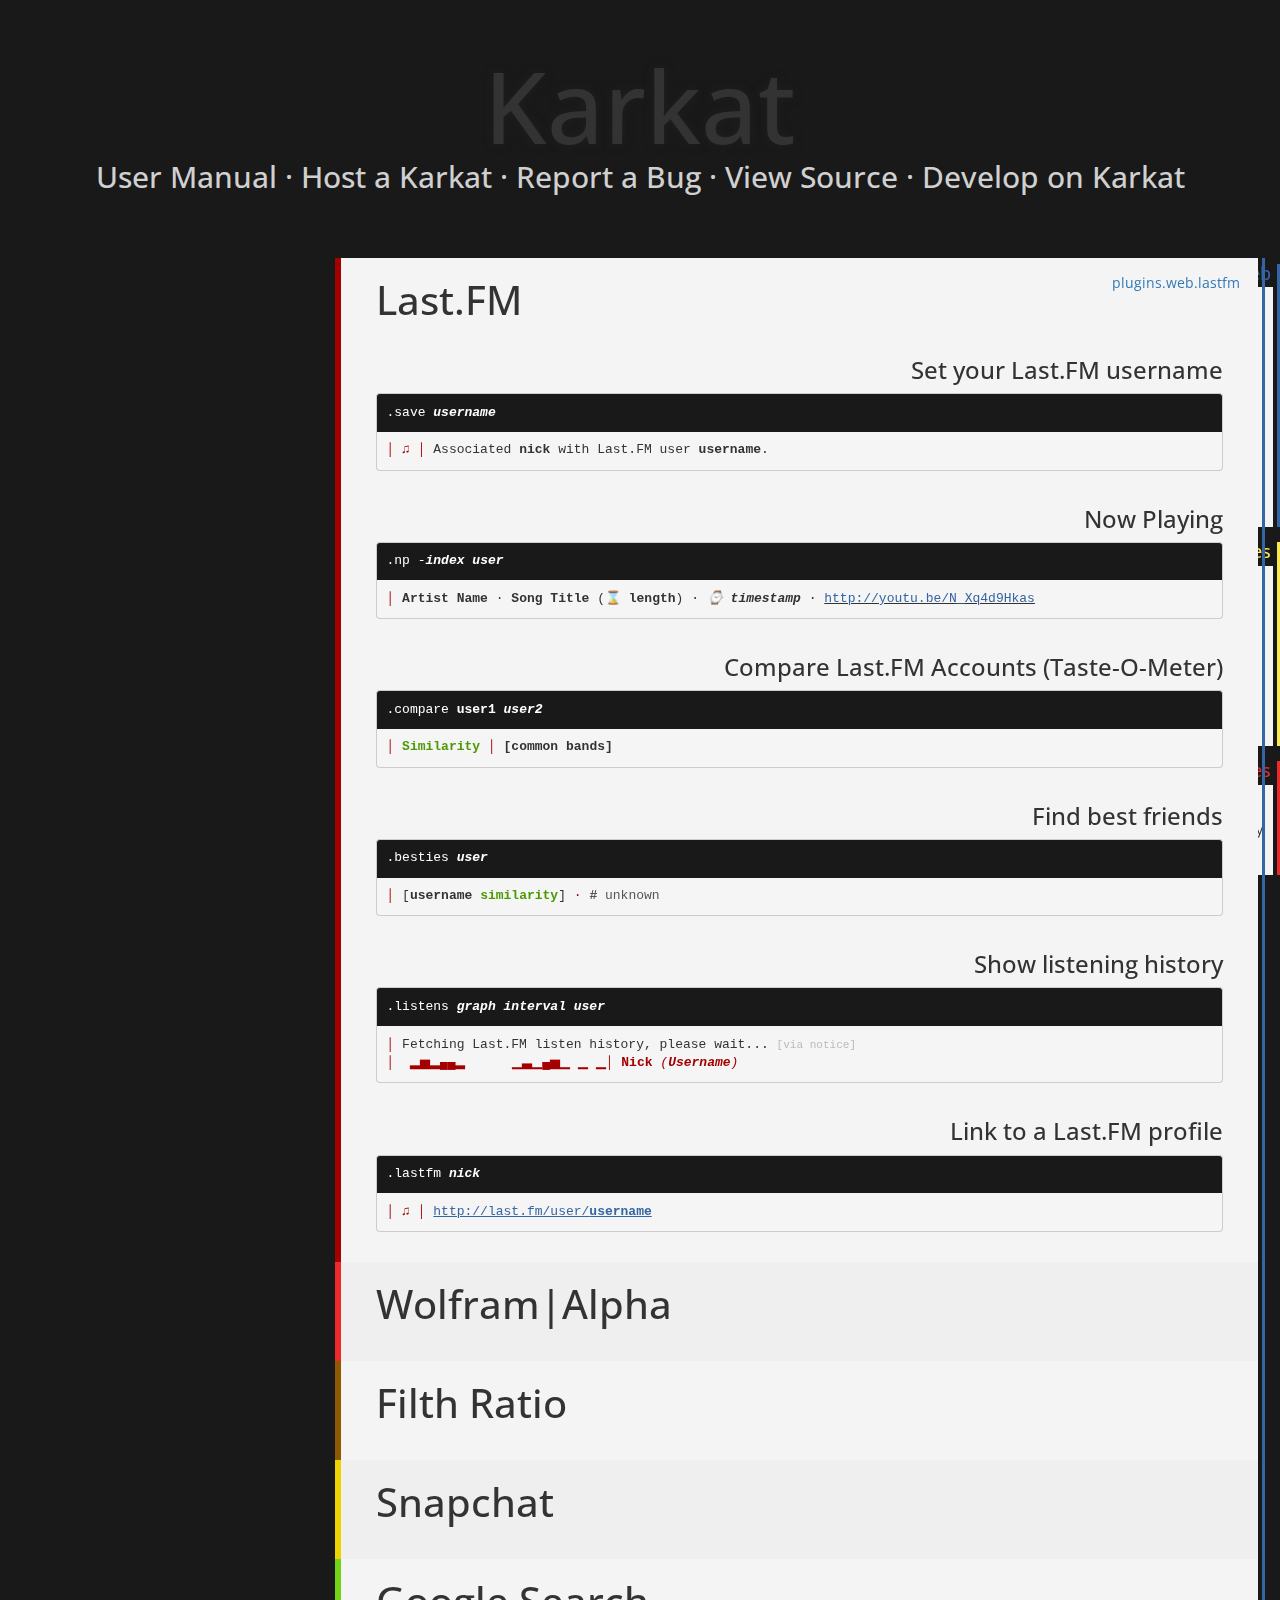
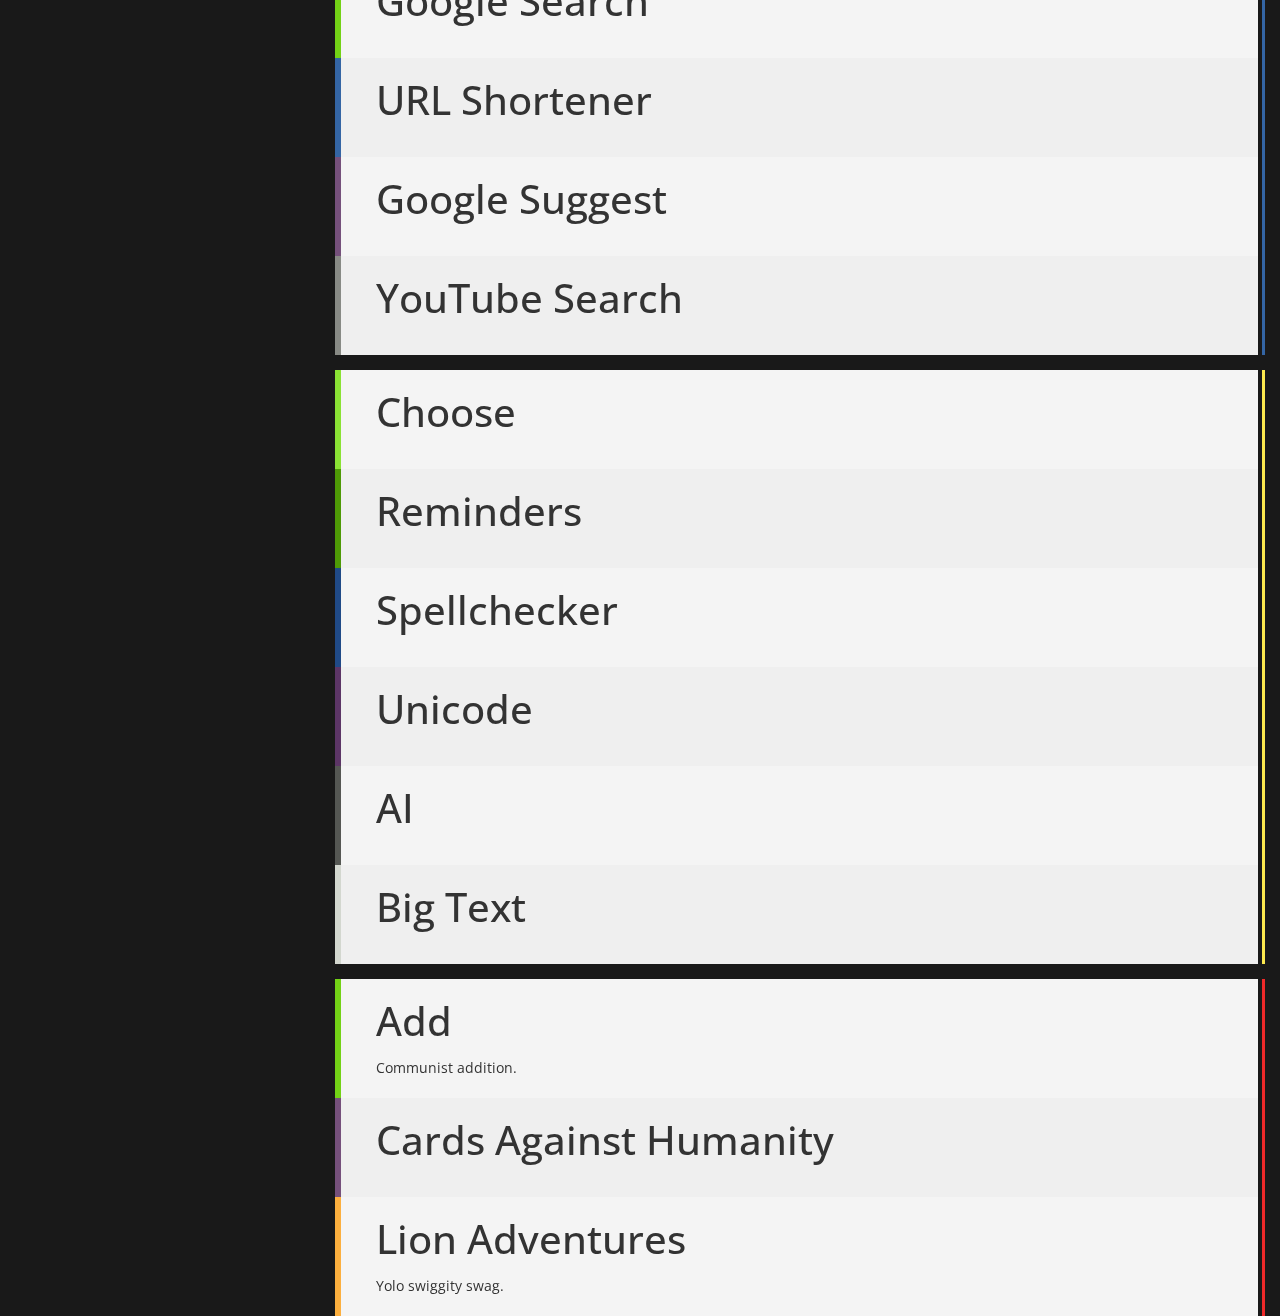
==== commit b2064baf: "uhh" ====
--- a/docs.html
+++ b/docs.html
@@ -34,7 +34,8 @@
             <h2>User Manual &#183; Host a Karkat &#183; Report a Bug &#183; View Source &#183; Develop on Karkat</h2>
         </div>
         <div id="content" class="container-fluid">
-<div id="navigation" class="hidden-sm hidden-xs col-md-2 col-lg-2">
+<div class="hidden-sm hidden-xs col-md-2 col-lg-2">
+    <div id="navigation">
                 <div class="group web">
                     <h4>Web</h4>
                     <a href="#lastfm" class="lastfm">Last.FM</a>
@@ -73,8 +74,7 @@
                     <a href="#cardsagainsthumanity" class="cardsagainsthumanity">Cards Against Humanity</a>
                     <a href="#lionadventures" class="lionadventures">Lion Adventures</a>
                 </div>-->
-            </div>
-            </div>
+            </div></div>
             <div class="hidden-sm hidden-xs col-md-1 col-lg-1">
 
             </div>
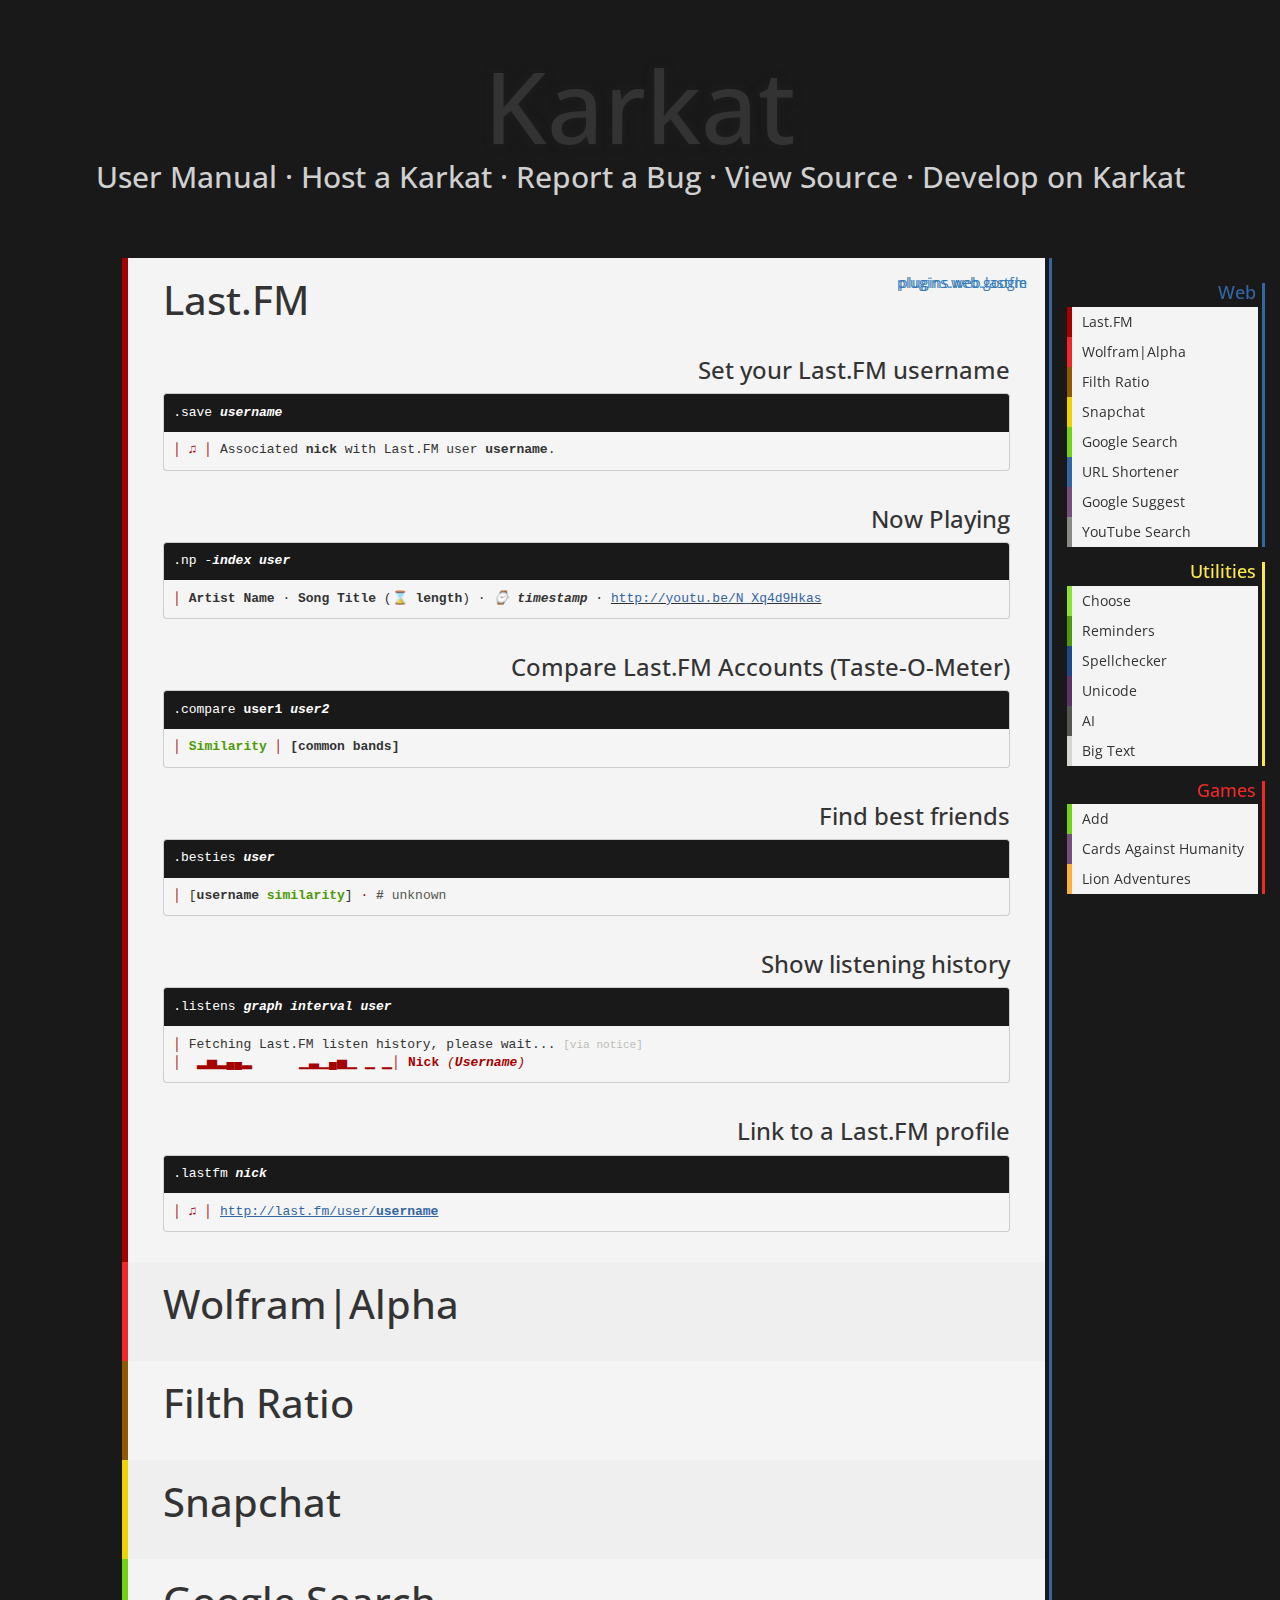
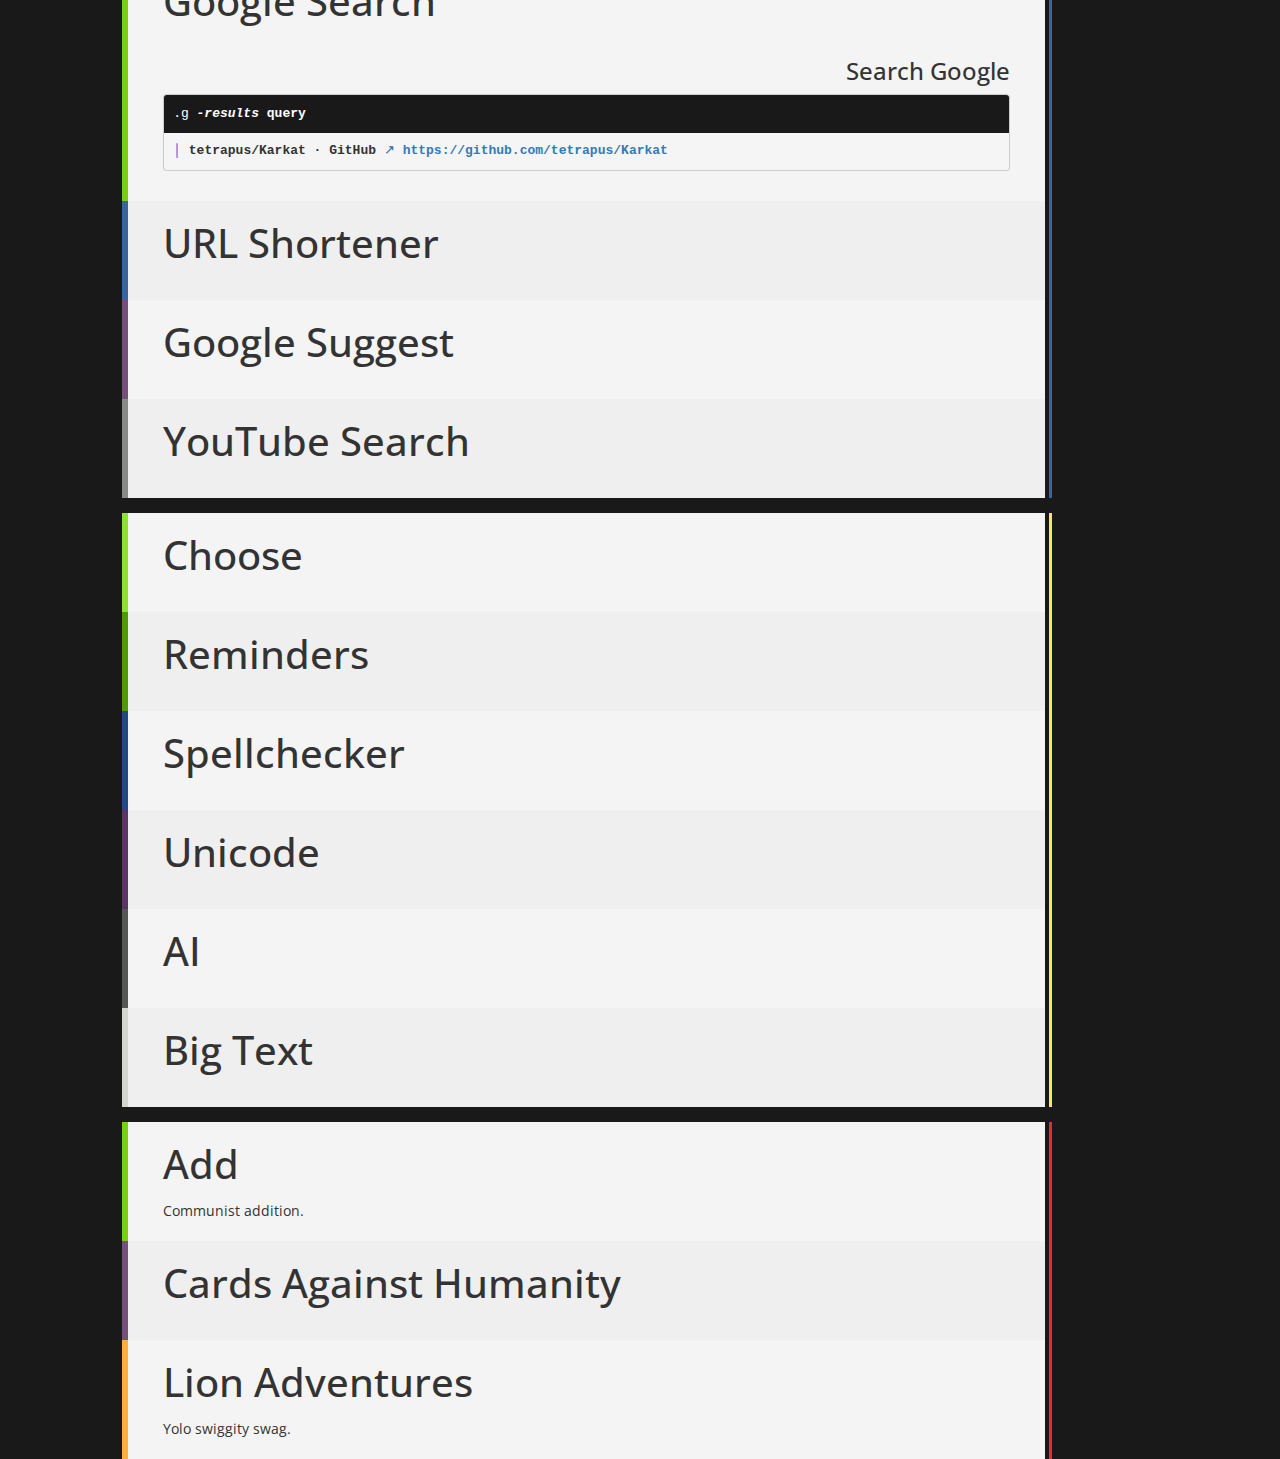
==== commit b3920c22: "uhh" ====
--- a/docs.html
+++ b/docs.html
@@ -34,49 +34,7 @@
             <h2>User Manual &#183; Host a Karkat &#183; Report a Bug &#183; View Source &#183; Develop on Karkat</h2>
         </div>
         <div id="content" class="container-fluid">
-<div class="hidden-sm hidden-xs col-md-2 col-lg-2">
-    <div id="navigation">
-                <div class="group web">
-                    <h4>Web</h4>
-                    <a href="#lastfm" class="lastfm">Last.FM</a>
-                    <a href="#wolfram" class="wolfram">Wolfram|Alpha</a>
-                    <a href="#filth" class="filth">Filth Ratio</a>
-                    <a href="#snapchat" class="snapchat">Snapchat</a>
-                    <a href="#google" class="google">Google Search</a>
-                    <a href="#shorten" class="shorten">URL Shortener</a>
-                    <a href="#suggest" class="suggest">Google Suggest</a>
-                    <a href="#youtube" class="youtube">YouTube Search</a>             
-                </div>
-                <div class="group utilities">
-                    <h4>Utilities</h4>
-                    <a href="#choose" class="choose">Choose</a>
-                    <a href="#reminders" class="reminders">Reminders</a>
-                    <a href="#spellchecker" class="spellchecker">Spellchecker</a>
-                    <a href="#unicode" class="unicode">Unicode</a>
-                    <a href="#ai" class="ai">AI</a>         
-                    <a href="#bigtext" class="bigtext">Big Text</a>
-                </div>
-                <div class="group games">
-                    <h4>Games</h4>
-                    <a href="#addgame" class="addgame">Add</a>
-                    <a href="#cardsagainsthumanity" class="cardsagainsthumanity">Cards Against Humanity</a>
-                    <a href="#lionadventures" class="lionadventures">Lion Adventures</a>
-                </div><!--
-                <div class="group admin">
-                    <h4>Admin</h4>
-                    <a href="#addgame" class="addgame">Add</a>
-                    <a href="#cardsagainsthumanity" class="cardsagainsthumanity">Cards Against Humanity</a>
-                    <a href="#lionadventures" class="lionadventures">Lion Adventures</a>
-                </div>
-                <div class="group lgbteens">
-                    <h4>LGBTeens</h4>
-                    <a href="#addgame" class="addgame">Add</a>
-                    <a href="#cardsagainsthumanity" class="cardsagainsthumanity">Cards Against Humanity</a>
-                    <a href="#lionadventures" class="lionadventures">Lion Adventures</a>
-                </div>-->
-            </div></div>
             <div class="hidden-sm hidden-xs col-md-1 col-lg-1">
-
             </div>
             <div id="docs" class="col-xs-12 col-sm-12 col-md-9 col-lg-9">
                 <div class="group web">
@@ -262,7 +220,29 @@
                         <h1> Snapchat </h1>
                     </div>
                     <div id="google" class="feature google">
-                        <h1> Google Search </h1>
+                        <a class="source" href="https://github.com/tetrapus/Karkat/blob/master/plugins/web/google.py">plugins.web.google</a>
+                        <h1 data-toggle="collapse" data-target="#google-content"> Google Search </h1>
+                        <div id="google-content">
+                        <h3 id="google-search">Search Google</h3>
+                        <pre class="command" data-toggle="collapse" data-target="#more-google-search">.g <b data-toggle="tooltip" data-placement="top" title="Number of results to show"><em>-results</em></b> <b data-toggle="tooltip" data-placement="top" title="Search query">query</b></pre>
+                        <pre id="more-google-search" class="explanation collapse">
+Performs a google search for <b data-toggle="tooltip" data-placement="top" title="Search query">query</b>.
+
+If <b data-toggle="tooltip" data-placement="top" title="Number of results to show">results</b> is omitted, the first result is show, or first 4 via notice.
+
+Synonyms &#9474; .google <b data-toggle="tooltip" data-placement="top" title="Number of results to show"><em>-results</em></b> <b data-toggle="tooltip" data-placement="top" title="Search query">query</b>
+
+Full Response:
+<pre>
+
+</pre>
+
+Full Syntax:
+<img src="svg/google-search.svg"></img>
+</pre>
+                        <pre class="response"><span style="color:#4545E6;">&#9474;</span> <b data-toggle="tooltip" data-placement="top" title="Page title">tetrapus/Karkat · GitHub</b> <span style="color:#3465a4;">&#8599; <a href="https://github.com/tetrapus/Karkat"><b data-toggle="tooltip" data-placement="top" title="Site URL">https://github.com/tetrapus/Karkat</b></a></span></pre>
+
+</div>
                     </div>
                     <div id="shorten" class="feature shorten">
                         <h1> URL Shortener </h1>
@@ -308,6 +288,47 @@
                     </div>
                 </div>
             </div>
+            <div id="navigation" class="hidden-sm hidden-xs col-md-2 col-lg-2">
+                <div class="group web">
+                    <h4>Web</h4>
+                    <a href="#lastfm" class="lastfm">Last.FM</a>
+                    <a href="#wolfram" class="wolfram">Wolfram|Alpha</a>
+                    <a href="#filth" class="filth">Filth Ratio</a>
+                    <a href="#snapchat" class="snapchat">Snapchat</a>
+                    <a href="#google" class="google">Google Search</a>
+                    <a href="#shorten" class="shorten">URL Shortener</a>
+                    <a href="#suggest" class="suggest">Google Suggest</a>
+                    <a href="#youtube" class="youtube">YouTube Search</a>             
+                </div>
+                <div class="group utilities">
+                    <h4>Utilities</h4>
+                    <a href="#choose" class="choose">Choose</a>
+                    <a href="#reminders" class="reminders">Reminders</a>
+                    <a href="#spellchecker" class="spellchecker">Spellchecker</a>
+                    <a href="#unicode" class="unicode">Unicode</a>
+                    <a href="#ai" class="ai">AI</a>         
+                    <a href="#bigtext" class="bigtext">Big Text</a>
+                </div>
+                <div class="group games">
+                    <h4>Games</h4>
+                    <a href="#addgame" class="addgame">Add</a>
+                    <a href="#cardsagainsthumanity" class="cardsagainsthumanity">Cards Against Humanity</a>
+                    <a href="#lionadventures" class="lionadventures">Lion Adventures</a>
+                </div><!--
+                <div class="group admin">
+                    <h4>Admin</h4>
+                    <a href="#addgame" class="addgame">Add</a>
+                    <a href="#cardsagainsthumanity" class="cardsagainsthumanity">Cards Against Humanity</a>
+                    <a href="#lionadventures" class="lionadventures">Lion Adventures</a>
+                </div>
+                <div class="group lgbteens">
+                    <h4>LGBTeens</h4>
+                    <a href="#addgame" class="addgame">Add</a>
+                    <a href="#cardsagainsthumanity" class="cardsagainsthumanity">Cards Against Humanity</a>
+                    <a href="#lionadventures" class="lionadventures">Lion Adventures</a>
+                </div>-->
+            </div>
+            </div>
         </div>
     </body>
 </html>--- a/style.css
+++ b/style.css
@@ -11,11 +11,14 @@
 #header h2 { text-align: center; color: #d0d0d0; padding-top: 0px; margin-top: 0px;}
 
 #navigation {
-    position: fixed;
-    bottom: 0px;
-    right: 0px;
+  position: -webkit-sticky;
+  position: -moz-sticky;
+  position: -o-sticky;
+  position: -ms-sticky;
+    position: sticky;
     margin: 25px 0px;
     padding-left: 0px;
+    top: -25px;
 }
 
 #navigation a {
